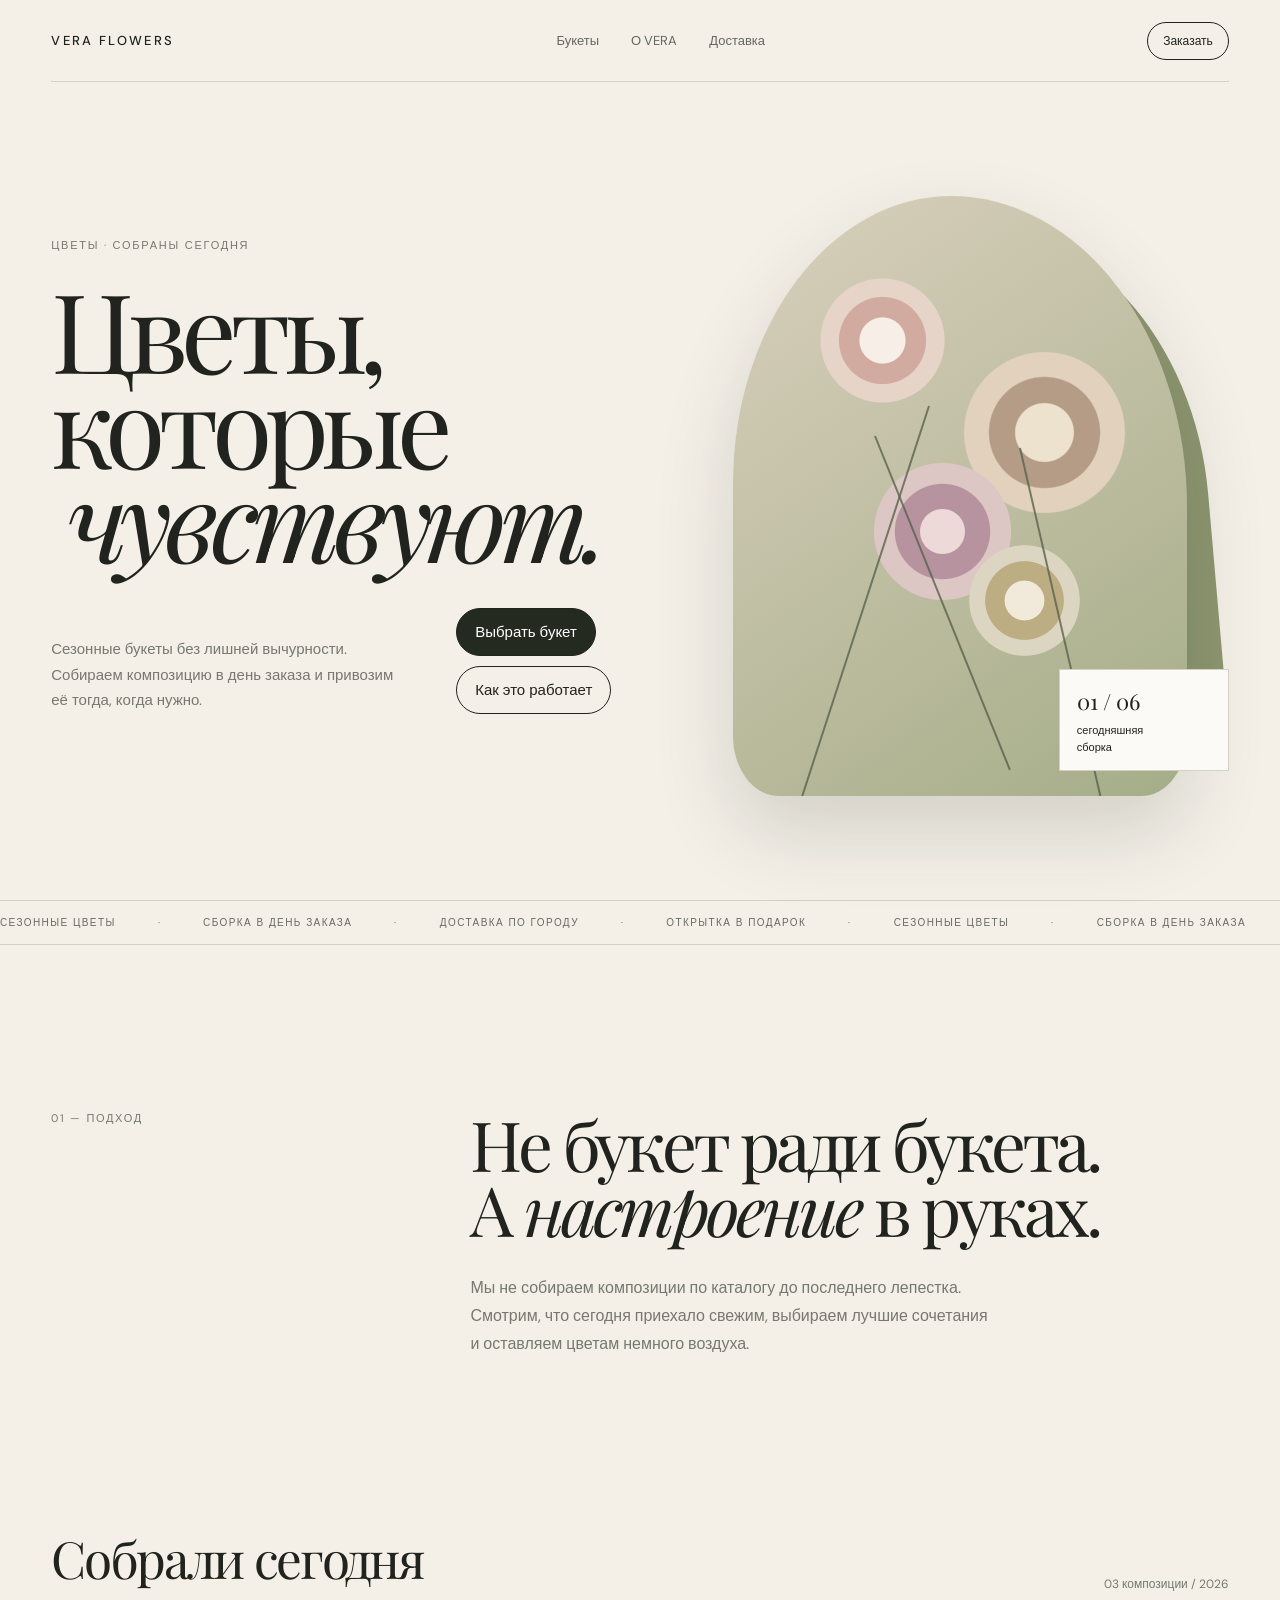
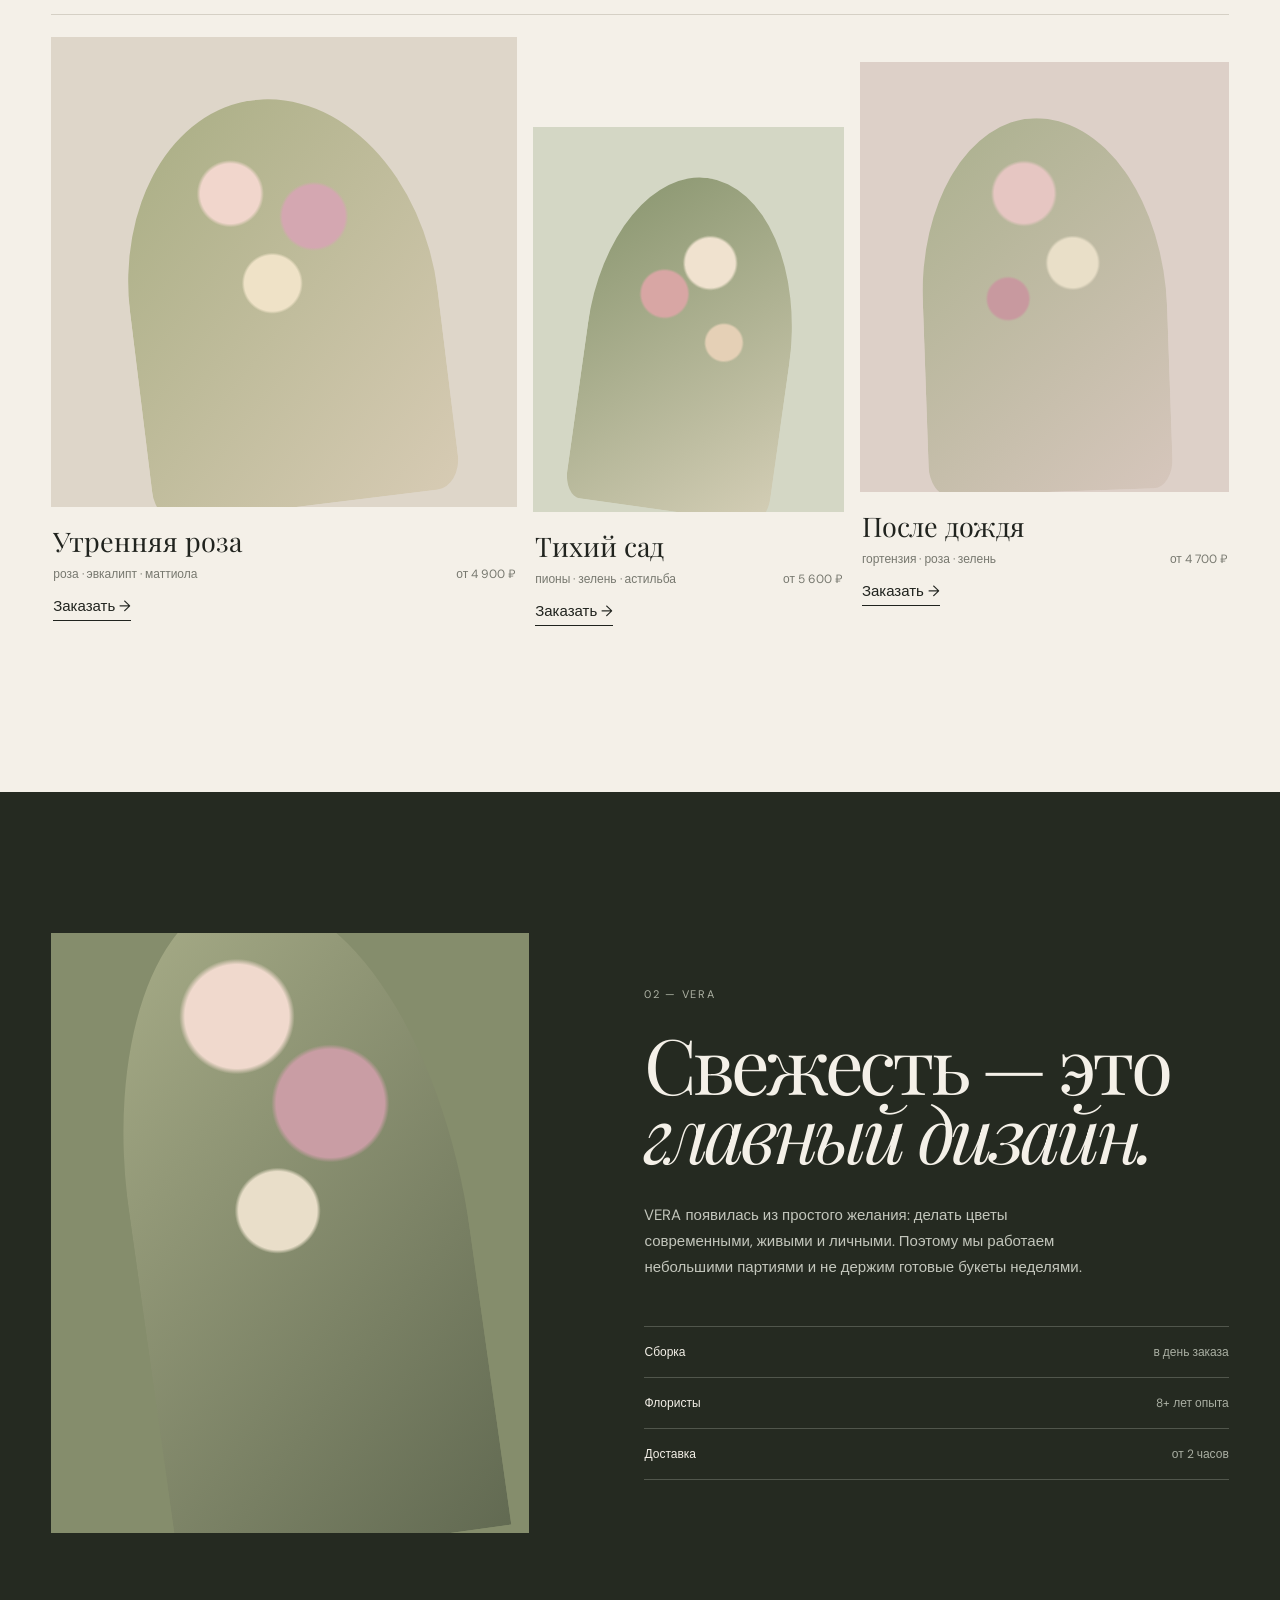
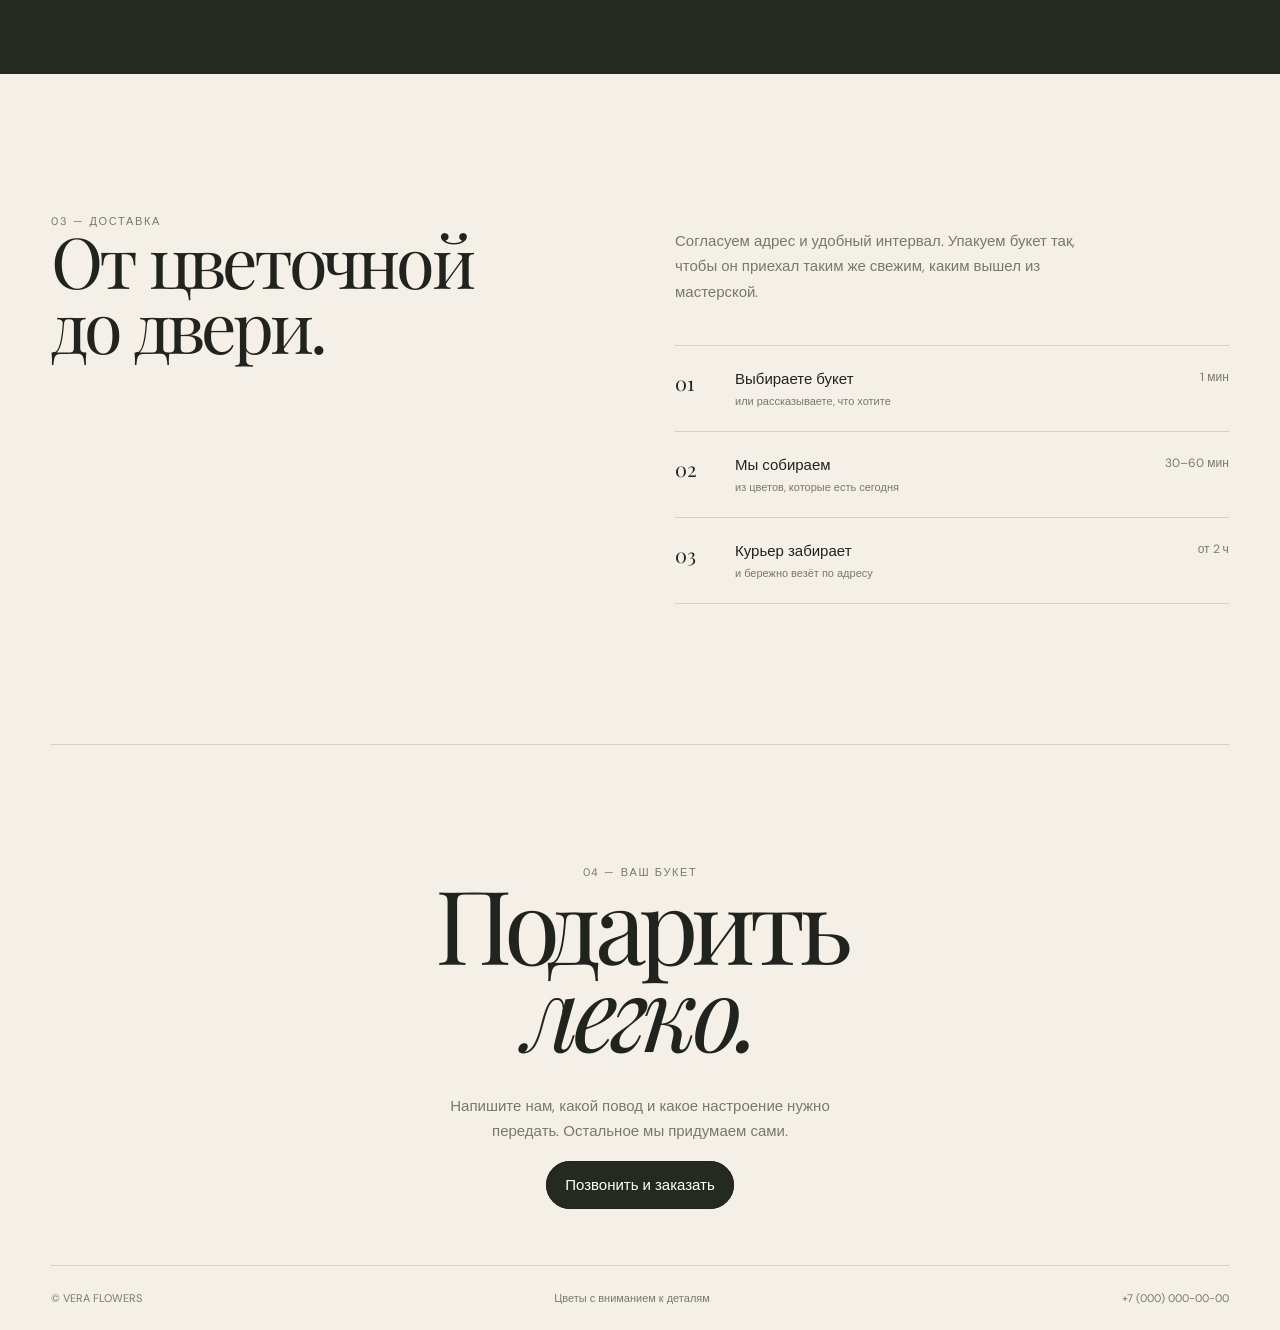
==== index.html @ 8629a485 "Create premium flower delivery landing page" ====
<!doctype html>
<html lang="ru">
<head>
<meta charset="utf-8">
<meta name="viewport" content="width=device-width,initial-scale=1">
<meta name="theme-color" content="#f4f0e8">
<title>VERA — цветы, собранные сегодня</title>
<meta name="description" content="Авторские букеты и доставка цветов VERA. Собираем композиции из сезонных цветов в день заказа.">
<style>
@import url('https://fonts.googleapis.com/css2?family=DM+Sans:wght@400;500&family=Playfair+Display:ital,wght@0,400;0,500;1,400&display=swap');
:root{--bg:#f4f0e8;--ink:#20231e;--muted:#77786f;--line:#d5d0c5;--sage:#8d9670;--deep:#252a21;--white:#fbfaf6;--pad:clamp(20px,4vw,64px);--ease:cubic-bezier(.2,.75,.2,1)}
*{box-sizing:border-box}html{scroll-behavior:smooth}body{margin:0;background:var(--bg);color:var(--ink);font-family:'DM Sans',Arial,sans-serif;font-size:15px}a{color:inherit;text-decoration:none}button{font:inherit}.shell{width:min(1440px,calc(100% - var(--pad)*2));margin:auto}.top{height:82px;display:flex;align-items:center;justify-content:space-between;border-bottom:1px solid var(--line);position:relative;z-index:5}.brand{font-size:13px;letter-spacing:.18em;font-weight:500}.nav{display:flex;gap:32px;color:#66675f;font-size:13px}.nav a{transition:color .25s}.nav a:hover{color:var(--ink)}.contact{border:1px solid var(--ink);border-radius:999px;padding:10px 15px;font-size:12px}
.hero{min-height:calc(100vh - 82px);display:grid;grid-template-columns:minmax(0,1.05fr) minmax(380px,.95fr);align-items:center;gap:clamp(35px,7vw,110px);padding:clamp(55px,8vh,100px) 0 75px}.hero-copy{padding-bottom:3vh}.kicker{font-size:11px;letter-spacing:.16em;color:var(--muted);margin-bottom:30px}.hero h1{font-family:'Playfair Display',Georgia,serif;font-weight:400;font-size:clamp(64px,8.6vw,132px);line-height:.86;letter-spacing:-.065em;margin:0;max-width:760px}.hero h1 em{font-style:italic;margin-left:.13em}.hero-text{display:flex;gap:45px;align-items:flex-end;margin-top:42px}.hero-text p{max-width:360px;color:var(--muted);line-height:1.7;margin:0}.hero-actions{display:flex;gap:10px;flex-wrap:wrap}.btn{border:1px solid var(--ink);background:transparent;border-radius:999px;padding:13px 18px;cursor:pointer;transition:.3s var(--ease)}.btn:hover{background:var(--ink);color:white;transform:translateY(-2px)}.btn.dark{background:var(--deep);color:white}.btn.dark:hover{background:#3b4035}
.hero-visual{position:relative;height:min(68vh,690px);min-height:480px}.visual-back{position:absolute;inset:7% 4% 3% 13%;background:var(--sage);border-radius:48% 52% 13% 13%;transform:rotate(-5deg)}.visual-main{position:absolute;inset:2% 8% 0 4%;overflow:hidden;background:linear-gradient(145deg,#d9d0bd,#a5ad88);border-radius:48% 52% 10% 10%;box-shadow:0 35px 80px rgba(37,42,33,.16)}.flower{position:absolute;border-radius:50%;filter:saturate(.82)}.f1{width:145px;height:145px;left:17%;top:12%;background:radial-gradient(circle,#f8eee5 0 22%,#d8a99b 23% 42%,#ead3c6 43% 60%,transparent 61%)}.f2{width:185px;height:185px;right:11%;top:24%;background:radial-gradient(circle,#efe2c8 0 22%,#b99b82 23% 42%,#e4d1b8 43% 61%,transparent 62%)}.f3{width:155px;height:155px;left:29%;top:43%;background:radial-gradient(circle,#f0d9d7 0 20%,#bd91a0 21% 43%,#e1c6c4 44% 62%,transparent 63%)}.f4{width:125px;height:125px;right:22%;top:57%;background:radial-gradient(circle,#f2ead8 0 22%,#c1ad78 23% 44%,#ded5bd 45% 62%,transparent 63%)}.stem{position:absolute;width:2px;background:#59634d;transform-origin:top;opacity:.8}.s1{height:450px;left:43%;top:35%;transform:rotate(18deg)}.s2{height:390px;left:63%;top:42%;transform:rotate(-13deg)}.s3{height:360px;left:31%;top:40%;transform:rotate(-22deg)}.tag{position:absolute;right:0;bottom:4%;background:var(--white);border:1px solid var(--line);padding:15px 17px;width:170px;font-size:11px;line-height:1.5}.tag strong{display:block;font-size:22px;font-family:'Playfair Display',serif;font-weight:400;margin-bottom:4px}
.marquee{border-top:1px solid var(--line);border-bottom:1px solid var(--line);overflow:hidden}.marquee-track{display:flex;width:max-content;gap:42px;padding:15px 0;color:#686a62;font-size:10px;letter-spacing:.14em}.marquee-track span:after{content:'·';margin-left:42px}
.intro{padding:clamp(90px,13vw,180px) 0;display:grid;grid-template-columns:1fr 2fr;gap:40px}.section-label{font-size:11px;letter-spacing:.15em;color:var(--muted)}.intro h2{font-family:'Playfair Display',Georgia,serif;font-size:clamp(42px,5.4vw,82px);line-height:.93;font-weight:400;letter-spacing:-.055em;max-width:900px;margin:0}.intro h2 i{font-style:italic}.intro p{max-width:530px;color:var(--muted);line-height:1.75;margin:34px 0 0;font-size:16px}
.collection{padding:0 0 150px}.collection-head{display:flex;align-items:end;justify-content:space-between;border-bottom:1px solid var(--line);padding-bottom:22px;margin-bottom:22px}.collection-head h2{font-family:'Playfair Display',serif;font-size:clamp(38px,4vw,62px);font-weight:400;margin:0;letter-spacing:-.045em}.collection-head span{font-size:12px;color:var(--muted)}.products{display:grid;grid-template-columns:1.2fr .8fr .95fr;gap:16px;align-items:start}.product{position:relative}.product:nth-child(2){margin-top:90px}.product:nth-child(3){margin-top:25px}.product-img{height:470px;background:#ded6c9;position:relative;overflow:hidden}.product:nth-child(2) .product-img{height:385px;background:#d4d7c5}.product:nth-child(3) .product-img{height:430px;background:#ddd0c8}.product-img:before{content:'';position:absolute;inset:13% 17% 0;background:radial-gradient(circle at 37% 22%,#f1d6cc 0 8%,transparent 9%),radial-gradient(circle at 63% 30%,#d4a7b1 0 9%,transparent 10%),radial-gradient(circle at 47% 45%,#efe2c7 0 10%,transparent 11%),linear-gradient(135deg,#a8ad83,#d7cbb4);border-radius:48% 52% 8% 8%;transform:rotate(-7deg)}.product:nth-child(2) .product-img:before{transform:rotate(8deg);background:radial-gradient(circle at 55% 25%,#f0e2cf 0 9%,transparent 10%),radial-gradient(circle at 35% 36%,#d8a6a4 0 9%,transparent 10%),radial-gradient(circle at 67% 48%,#e5d0b6 0 8%,transparent 9%),linear-gradient(140deg,#87946d,#d4ceb6)}.product:nth-child(3) .product-img:before{transform:rotate(-2deg);background:radial-gradient(circle at 43% 20%,#e6c6c2 0 9%,transparent 10%),radial-gradient(circle at 62% 39%,#e9dfc8 0 9%,transparent 10%),radial-gradient(circle at 35% 48%,#c8999f 0 8%,transparent 9%),linear-gradient(140deg,#aab08d,#d6c6bc)}.product-info{padding:16px 2px}.product-info h3{font-family:'Playfair Display',serif;font-weight:400;font-size:27px;margin:0 0 7px}.product-info div{display:flex;justify-content:space-between;color:var(--muted);font-size:12px}.product-info button{margin-top:14px;border:0;border-bottom:1px solid var(--ink);background:none;padding:0 0 4px;cursor:pointer;color:var(--ink)}
.story{background:var(--deep);color:#f4f0e8;padding:clamp(80px,11vw,150px) 0}.story-grid{display:grid;grid-template-columns:.9fr 1.1fr;gap:clamp(45px,9vw,150px);align-items:center}.story-art{height:600px;position:relative;background:#858d6c;overflow:hidden}.story-art:before{content:'';position:absolute;width:70%;height:110%;left:17%;top:-7%;background:radial-gradient(circle at 40% 18%,#f0d9cd 0 9%,transparent 10%),radial-gradient(circle at 64% 33%,#c99da4 0 11%,transparent 12%),radial-gradient(circle at 44% 48%,#e9dec9 0 10%,transparent 11%),linear-gradient(135deg,#a9ae89,#626a52);border-radius:45% 55% 0 0;transform:rotate(-8deg)}.story-copy .section-label{color:#aeb2a4}.story-copy h2{font-family:'Playfair Display',serif;font-size:clamp(48px,6vw,90px);line-height:.9;font-weight:400;letter-spacing:-.055em;margin:28px 0 35px}.story-copy h2 i{font-style:italic}.story-copy p{max-width:450px;color:#c3c6bc;line-height:1.75}.facts{margin-top:45px;border-top:1px solid #51564c}.fact{display:flex;justify-content:space-between;padding:17px 0;border-bottom:1px solid #51564c;font-size:12px}.fact span:last-child{color:#aaaFA3}
.delivery{padding:140px 0}.delivery-grid{display:grid;grid-template-columns:1fr 1fr;gap:70px}.delivery h2{font-family:'Playfair Display',serif;font-weight:400;font-size:clamp(48px,5.5vw,82px);line-height:.92;letter-spacing:-.055em;margin:0}.delivery-copy{color:var(--muted);line-height:1.7;max-width:440px;margin-bottom:40px}.steps{border-top:1px solid var(--line)}.step{display:grid;grid-template-columns:45px 1fr auto;gap:15px;padding:23px 0;border-bottom:1px solid var(--line);align-items:start}.step b{font-family:'Playfair Display',serif;font-weight:400;font-size:20px}.step strong{font-weight:500}.step small{color:var(--muted);font-size:11px;margin-top:5px;display:block}.step em{font-style:normal;color:var(--muted);font-size:12px}
.final{border-top:1px solid var(--line);padding:120px 0 70px;text-align:center}.final h2{font-family:'Playfair Display',serif;font-weight:400;font-size:clamp(55px,8vw,120px);line-height:.85;letter-spacing:-.065em;margin:0 auto 40px;max-width:900px}.final p{color:var(--muted);max-width:430px;margin:0 auto 30px;line-height:1.7}.footer{display:flex;justify-content:space-between;padding:25px 0;border-top:1px solid var(--line);font-size:11px;color:var(--muted)}
.reveal{opacity:0;transform:translateY(28px);transition:opacity .8s var(--ease),transform .8s var(--ease)}.reveal.in{opacity:1;transform:none}
@media(max-width:900px){.hero{grid-template-columns:1fr;min-height:auto;padding-top:65px}.hero-visual{height:540px;min-height:0}.hero-text{align-items:start;flex-direction:column;gap:25px}.intro{grid-template-columns:1fr;gap:28px}.products{grid-template-columns:1fr 1fr}.product:nth-child(2),.product:nth-child(3){margin-top:35px}.product:first-child{grid-column:1/-1}.product:first-child .product-img{height:500px}.story-grid,.delivery-grid{grid-template-columns:1fr}.story-art{height:500px}.delivery{padding:100px 0}}
@media(max-width:600px){.top{height:68px}.nav{display:none}.hero h1{font-size:clamp(57px,17vw,82px)}.hero-visual{height:390px}.visual-main{inset:4% 4% 0}.tag{right:-4px;bottom:0;width:145px}.intro{padding:90px 0}.collection{padding-bottom:100px}.products{display:block}.product,.product:nth-child(2),.product:nth-child(3){margin:0 0 42px}.product-img,.product:nth-child(2) .product-img,.product:nth-child(3) .product-img{height:390px}.story{padding:80px 0}.story-art{height:390px}.delivery{padding:90px 0}.step{grid-template-columns:35px 1fr}.step em{grid-column:2}.final{padding:90px 0 55px}.footer{flex-direction:column;gap:10px}.contact{padding:9px 12px}}
@media(prefers-reduced-motion:reduce){html{scroll-behavior:auto}.reveal{opacity:1;transform:none;transition:none}.btn{transition:none}}
</style>
</head>
<body>
<div class="shell"><header class="top"><a class="brand" href="#">VERA FLOWERS</a><nav class="nav"><a href="#collection">Букеты</a><a href="#story">О VERA</a><a href="#delivery">Доставка</a></nav><a class="contact" href="#order">Заказать</a></header></div>
<main>
<section class="shell hero"><div class="hero-copy reveal"><div class="kicker">ЦВЕТЫ · СОБРАНЫ СЕГОДНЯ</div><h1>Цветы,<br>которые <em>чувствуют.</em></h1><div class="hero-text"><p>Сезонные букеты без лишней вычурности. Собираем композицию в день заказа и привозим её тогда, когда нужно.</p><div class="hero-actions"><a class="btn dark" href="#collection">Выбрать букет</a><a class="btn" href="#delivery">Как это работает</a></div></div></div><div class="hero-visual reveal"><div class="visual-back"></div><div class="visual-main"><i class="flower f1"></i><i class="flower f2"></i><i class="flower f3"></i><i class="flower f4"></i><i class="stem s1"></i><i class="stem s2"></i><i class="stem s3"></i></div><div class="tag"><strong>01 / 06</strong>сегодняшняя<br>сборка</div></div></section>
<div class="marquee"><div class="marquee-track"><span>СЕЗОННЫЕ ЦВЕТЫ</span><span>СБОРКА В ДЕНЬ ЗАКАЗА</span><span>ДОСТАВКА ПО ГОРОДУ</span><span>ОТКРЫТКА В ПОДАРОК</span><span>СЕЗОННЫЕ ЦВЕТЫ</span><span>СБОРКА В ДЕНЬ ЗАКАЗА</span></div></div>
<section class="shell intro reveal"><div class="section-label">01 — ПОДХОД</div><div><h2>Не букет ради букета.<br>А <i>настроение</i> в руках.</h2><p>Мы не собираем композиции по каталогу до последнего лепестка. Смотрим, что сегодня приехало свежим, выбираем лучшие сочетания и оставляем цветам немного воздуха.</p></div></section>
<section class="shell collection" id="collection"><div class="collection-head reveal"><h2>Собрали сегодня</h2><span>03 композиции / 2026</span></div><div class="products"><article class="product reveal"><div class="product-img"></div><div class="product-info"><h3>Утренняя роза</h3><div><span>роза · эвкалипт · маттиола</span><span>от 4 900 ₽</span></div><button onclick="order('Утренняя роза')">Заказать →</button></div></article><article class="product reveal"><div class="product-img"></div><div class="product-info"><h3>Тихий сад</h3><div><span>пионы · зелень · астильба</span><span>от 5 600 ₽</span></div><button onclick="order('Тихий сад')">Заказать →</button></div></article><article class="product reveal"><div class="product-img"></div><div class="product-info"><h3>После дождя</h3><div><span>гортензия · роза · зелень</span><span>от 4 700 ₽</span></div><button onclick="order('После дождя')">Заказать →</button></div></article></div></section>
<section class="story" id="story"><div class="shell story-grid"><div class="story-art reveal"></div><div class="story-copy reveal"><div class="section-label">02 — VERA</div><h2>Свежесть — это<br><i>главный дизайн.</i></h2><p>VERA появилась из простого желания: делать цветы современными, живыми и личными. Поэтому мы работаем небольшими партиями и не держим готовые букеты неделями.</p><div class="facts"><div class="fact"><span>Сборка</span><span>в день заказа</span></div><div class="fact"><span>Флористы</span><span>8+ лет опыта</span></div><div class="fact"><span>Доставка</span><span>от 2 часов</span></div></div></div></div></section>
<section class="shell delivery" id="delivery"><div class="delivery-grid"><div class="reveal"><div class="section-label">03 — ДОСТАВКА</div><h2>От цветочной<br>до двери.</h2></div><div class="reveal"><p class="delivery-copy">Согласуем адрес и удобный интервал. Упакуем букет так, чтобы он приехал таким же свежим, каким вышел из мастерской.</p><div class="steps"><div class="step"><b>01</b><div><strong>Выбираете букет</strong><small>или рассказываете, что хотите</small></div><em>1 мин</em></div><div class="step"><b>02</b><div><strong>Мы собираем</strong><small>из цветов, которые есть сегодня</small></div><em>30–60 мин</em></div><div class="step"><b>03</b><div><strong>Курьер забирает</strong><small>и бережно везёт по адресу</small></div><em>от 2 ч</em></div></div></div></div></section>
<section class="shell final reveal" id="order"><div class="section-label">04 — ВАШ БУКЕТ</div><h2>Подарить<br><i>легко.</i></h2><p>Напишите нам, какой повод и какое настроение нужно передать. Остальное мы придумаем сами.</p><a class="btn dark" href="tel:+70000000000">Позвонить и заказать</a></section>
</main>
<div class="shell"><footer class="footer"><span>© VERA FLOWERS</span><span>Цветы с вниманием к деталям</span><span>+7 (000) 000-00-00</span></footer></div>
<script>
const observer=new IntersectionObserver(entries=>entries.forEach(e=>{if(e.isIntersecting)e.target.classList.add('in')}),{threshold:.12});document.querySelectorAll('.reveal').forEach(el=>observer.observe(el));
function order(name){alert('Букет «'+name+'» выбран. Подключите форму заказа или мессенджер.');}
if(!matchMedia('(prefers-reduced-motion: reduce)').matches){const visual=document.querySelector('.hero-visual');window.addEventListener('pointermove',e=>{const x=(e.clientX/innerWidth-.5)*8,y=(e.clientY/innerHeight-.5)*6;visual.style.transform=`translate(${x}px,${y}px)`},{passive:true});}
</script>
</body>
</html>
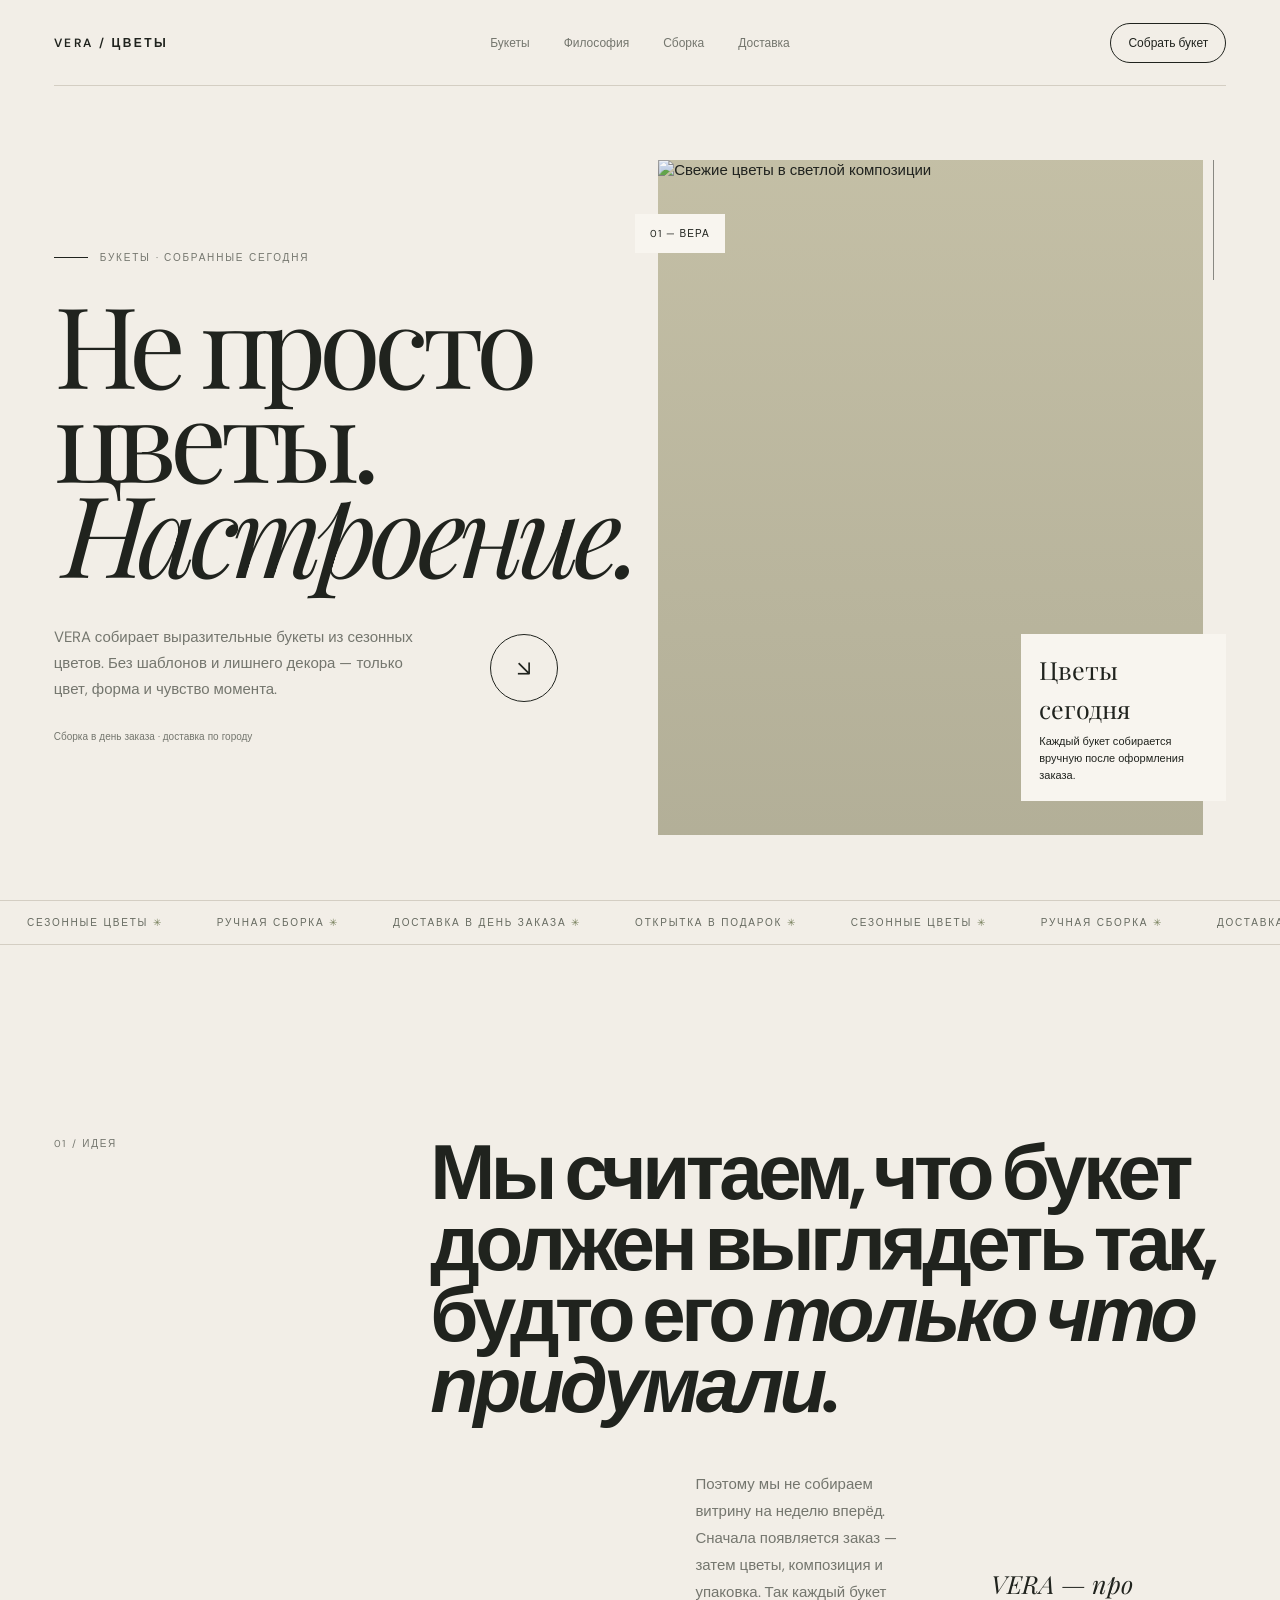
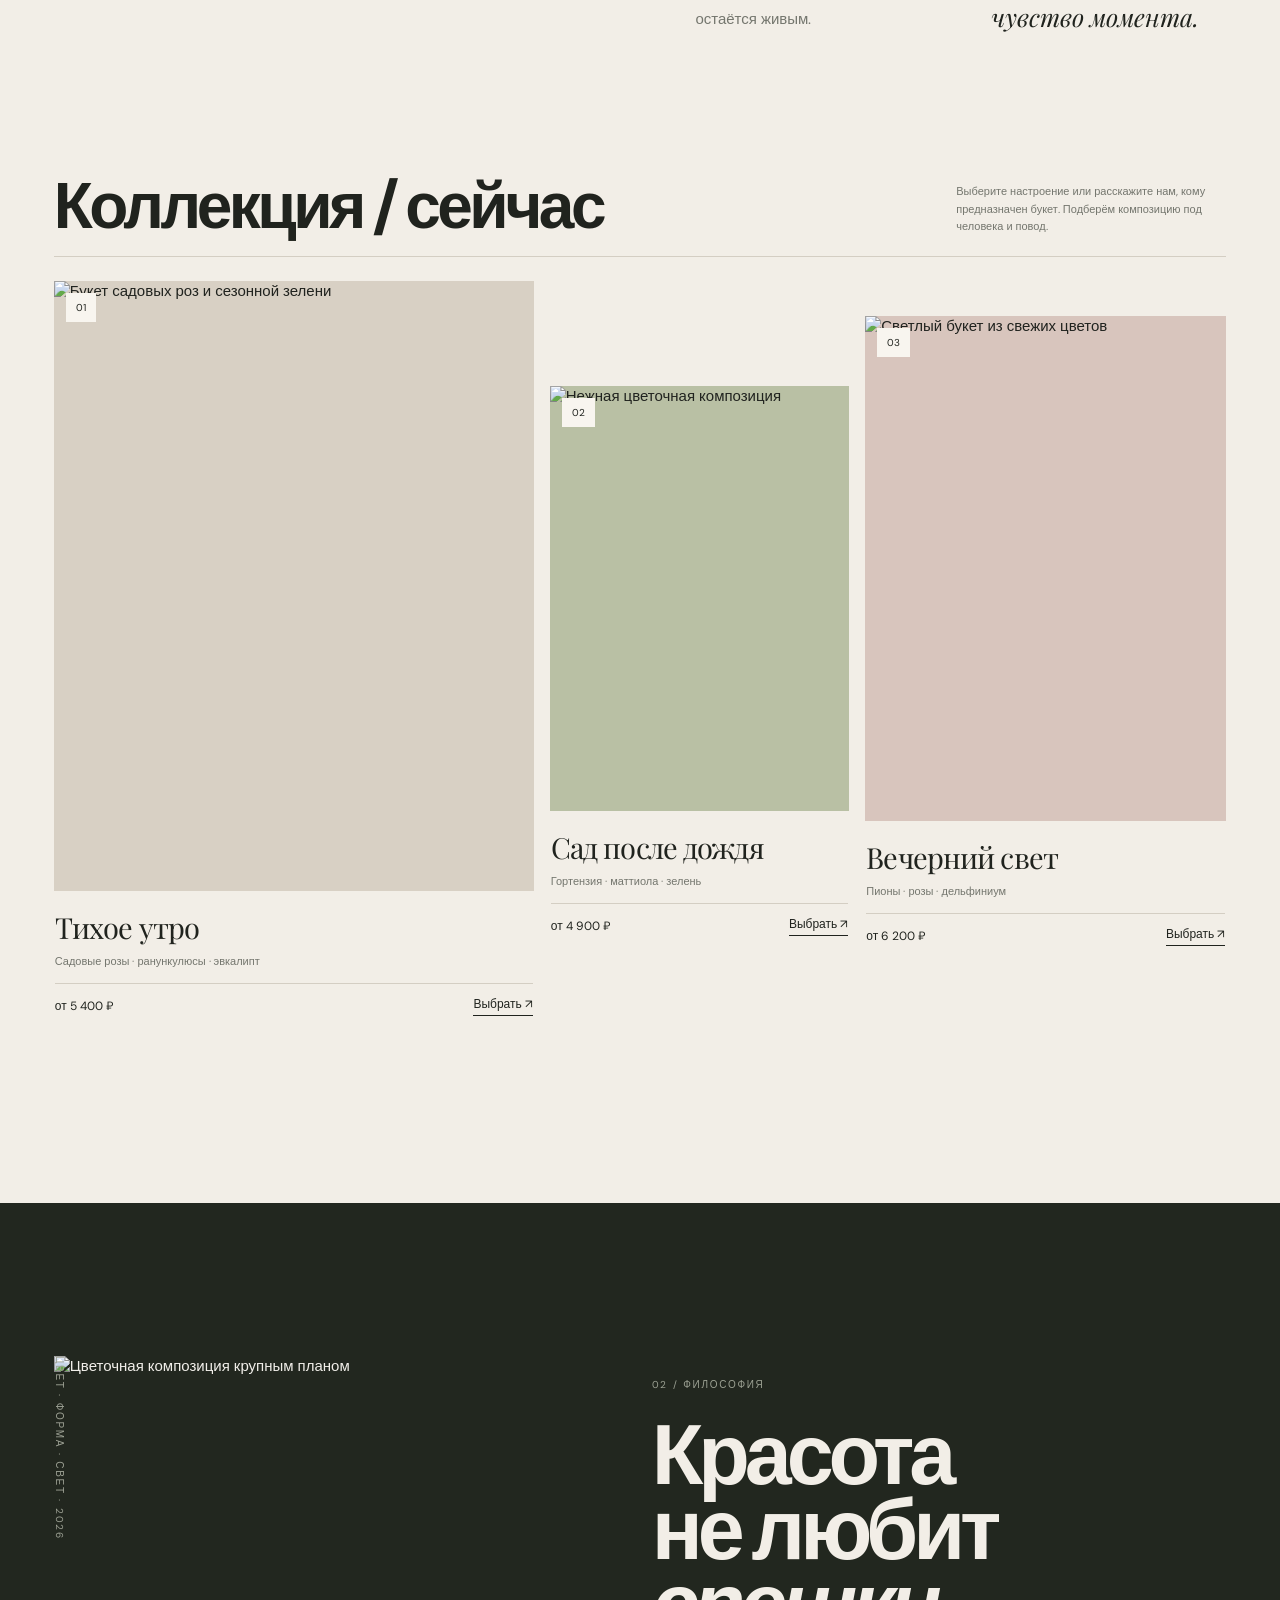
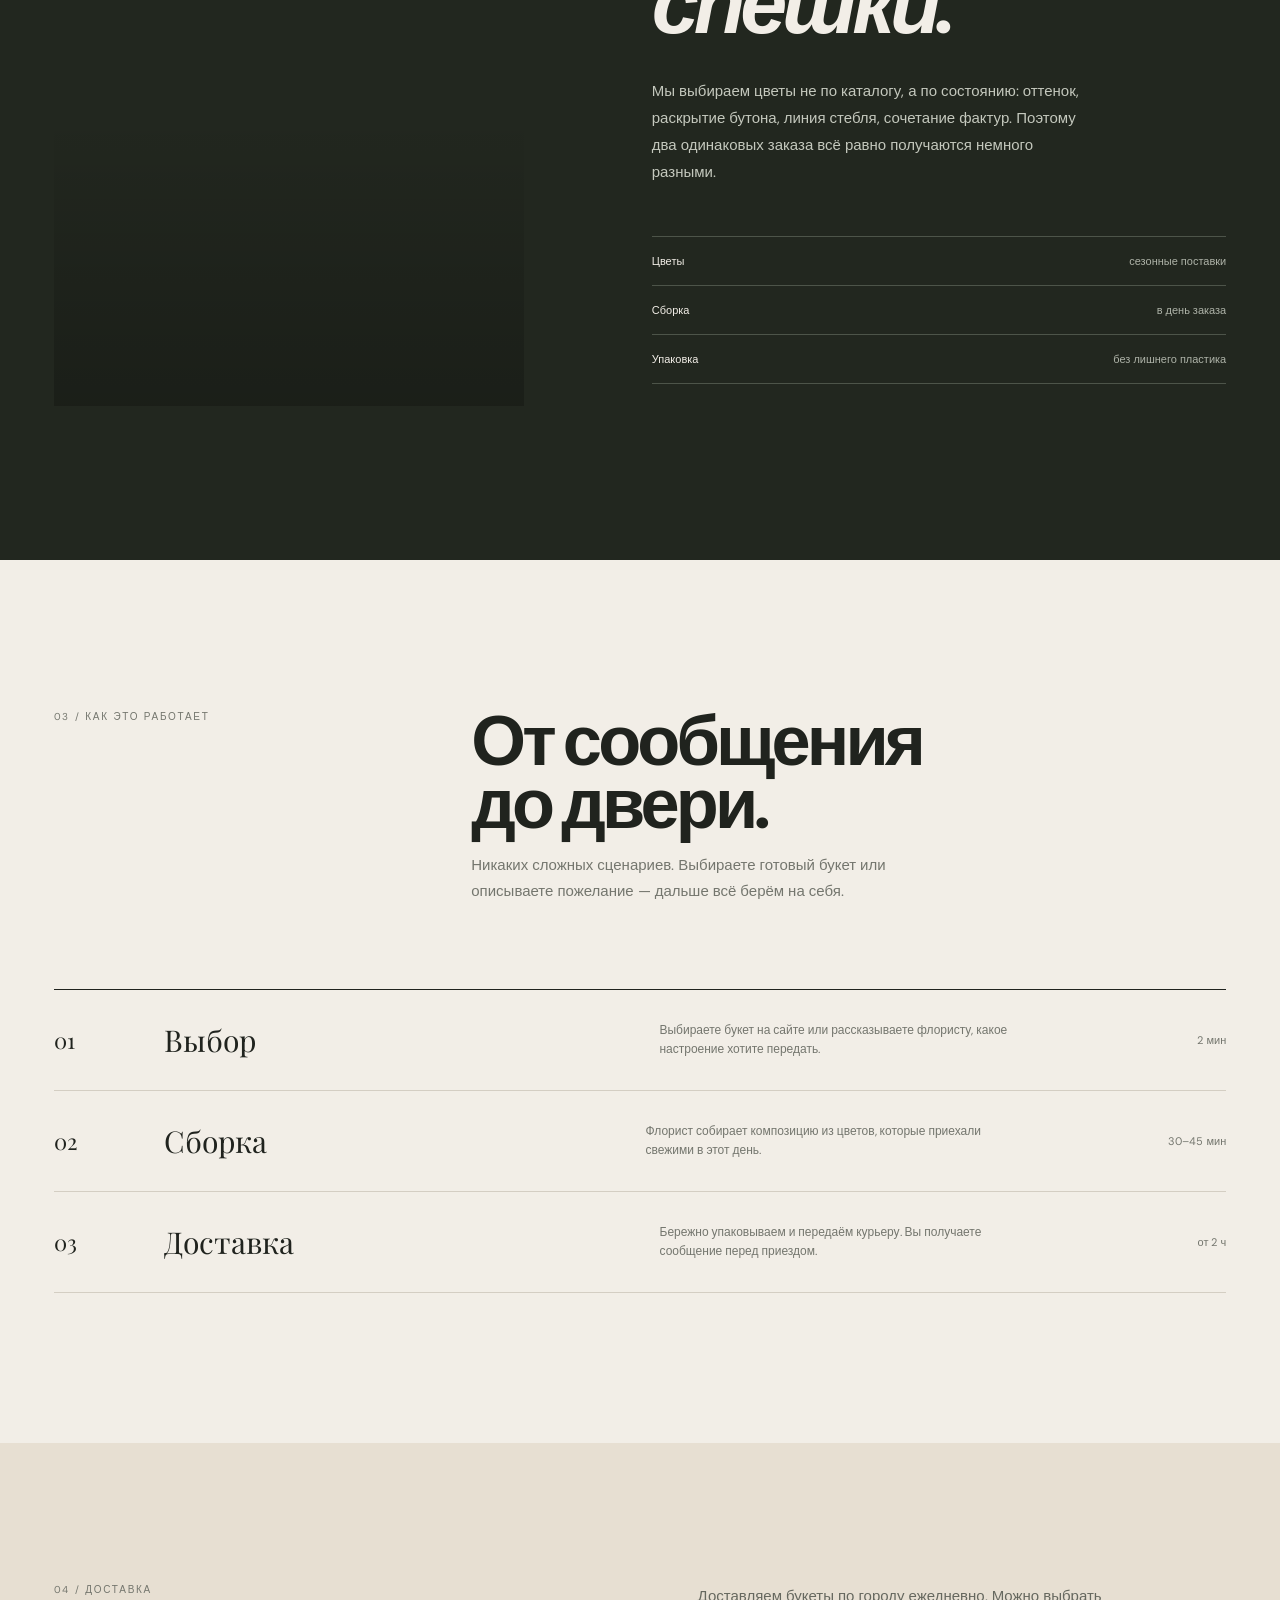
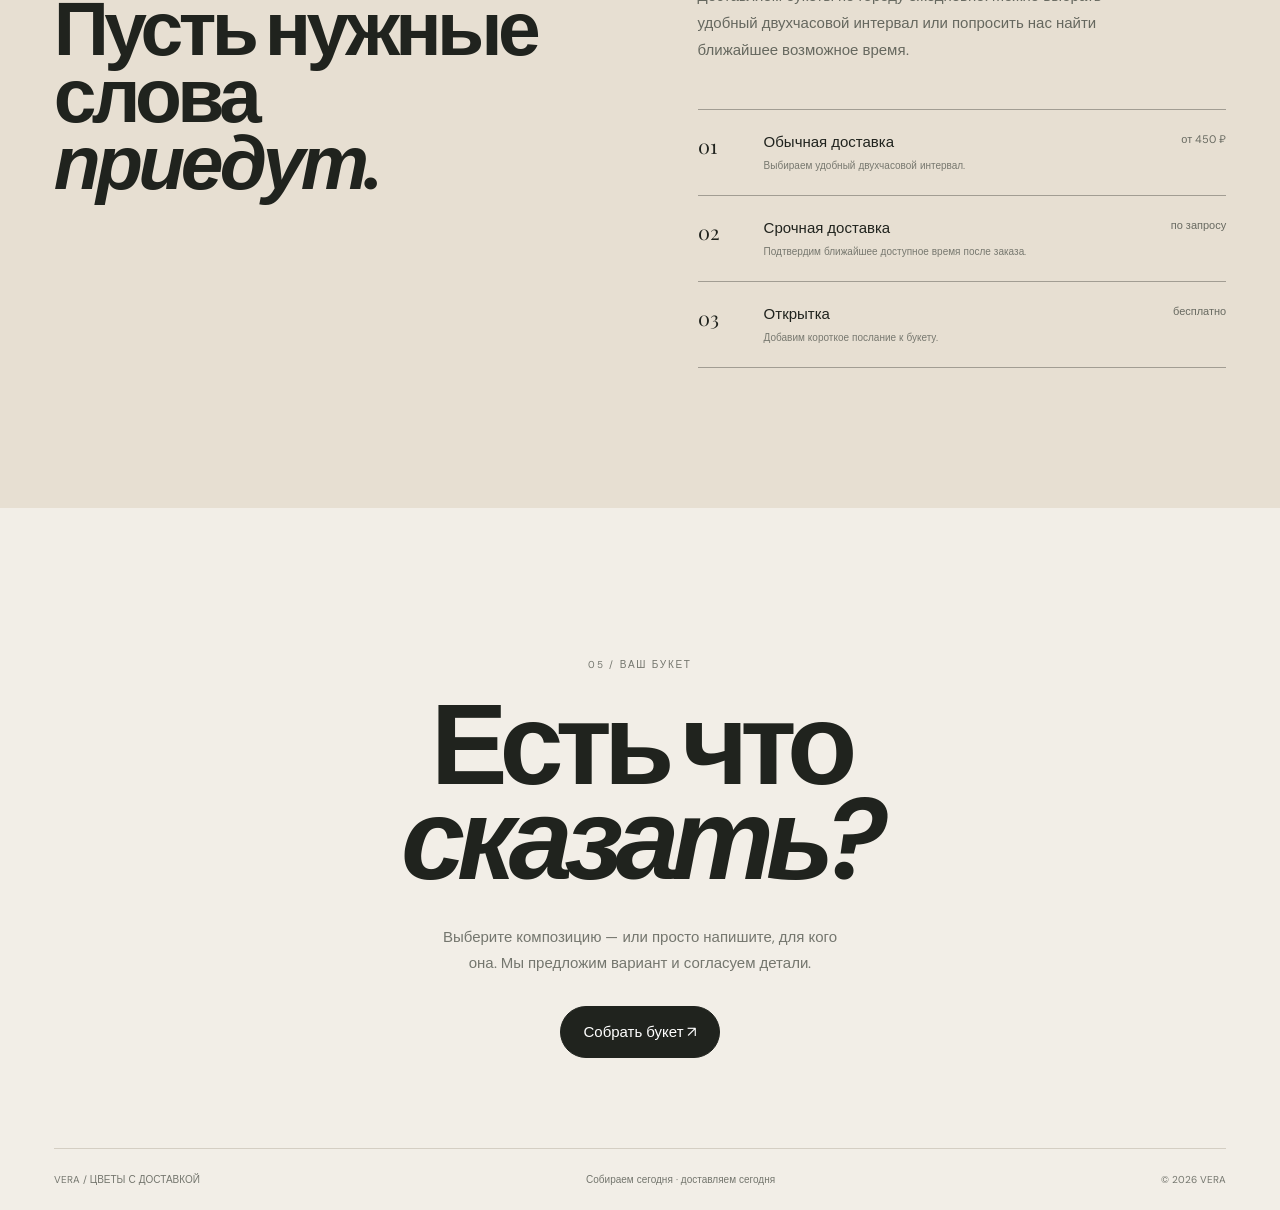
==== commit 5e39dc2b: "Rebuild flower delivery landing at production quality" ====
--- a/index.html
+++ b/index.html
@@ -3,43 +3,62 @@
 <head>
 <meta charset="utf-8">
 <meta name="viewport" content="width=device-width,initial-scale=1">
-<meta name="theme-color" content="#f4f0e8">
-<title>VERA — цветы, собранные сегодня</title>
-<meta name="description" content="Авторские букеты и доставка цветов VERA. Собираем композиции из сезонных цветов в день заказа.">
+<meta name="theme-color" content="#f2eee7">
+<title>VERA — цветы, которые остаются в памяти</title>
+<meta name="description" content="VERA — доставка авторских букетов. Сезонные цветы, собранные вручную и доставленные в нужный момент.">
+<link rel="preconnect" href="https://fonts.googleapis.com">
+<link rel="preconnect" href="https://fonts.gstatic.com" crossorigin>
+<link href="https://fonts.googleapis.com/css2?family=DM+Sans:wght@400;500;600&family=Playfair+Display:ital,wght@0,400;0,500;1,400&display=swap" rel="stylesheet">
 <style>
-@import url('https://fonts.googleapis.com/css2?family=DM+Sans:wght@400;500&family=Playfair+Display:ital,wght@0,400;0,500;1,400&display=swap');
-:root{--bg:#f4f0e8;--ink:#20231e;--muted:#77786f;--line:#d5d0c5;--sage:#8d9670;--deep:#252a21;--white:#fbfaf6;--pad:clamp(20px,4vw,64px);--ease:cubic-bezier(.2,.75,.2,1)}
-*{box-sizing:border-box}html{scroll-behavior:smooth}body{margin:0;background:var(--bg);color:var(--ink);font-family:'DM Sans',Arial,sans-serif;font-size:15px}a{color:inherit;text-decoration:none}button{font:inherit}.shell{width:min(1440px,calc(100% - var(--pad)*2));margin:auto}.top{height:82px;display:flex;align-items:center;justify-content:space-between;border-bottom:1px solid var(--line);position:relative;z-index:5}.brand{font-size:13px;letter-spacing:.18em;font-weight:500}.nav{display:flex;gap:32px;color:#66675f;font-size:13px}.nav a{transition:color .25s}.nav a:hover{color:var(--ink)}.contact{border:1px solid var(--ink);border-radius:999px;padding:10px 15px;font-size:12px}
-.hero{min-height:calc(100vh - 82px);display:grid;grid-template-columns:minmax(0,1.05fr) minmax(380px,.95fr);align-items:center;gap:clamp(35px,7vw,110px);padding:clamp(55px,8vh,100px) 0 75px}.hero-copy{padding-bottom:3vh}.kicker{font-size:11px;letter-spacing:.16em;color:var(--muted);margin-bottom:30px}.hero h1{font-family:'Playfair Display',Georgia,serif;font-weight:400;font-size:clamp(64px,8.6vw,132px);line-height:.86;letter-spacing:-.065em;margin:0;max-width:760px}.hero h1 em{font-style:italic;margin-left:.13em}.hero-text{display:flex;gap:45px;align-items:flex-end;margin-top:42px}.hero-text p{max-width:360px;color:var(--muted);line-height:1.7;margin:0}.hero-actions{display:flex;gap:10px;flex-wrap:wrap}.btn{border:1px solid var(--ink);background:transparent;border-radius:999px;padding:13px 18px;cursor:pointer;transition:.3s var(--ease)}.btn:hover{background:var(--ink);color:white;transform:translateY(-2px)}.btn.dark{background:var(--deep);color:white}.btn.dark:hover{background:#3b4035}
-.hero-visual{position:relative;height:min(68vh,690px);min-height:480px}.visual-back{position:absolute;inset:7% 4% 3% 13%;background:var(--sage);border-radius:48% 52% 13% 13%;transform:rotate(-5deg)}.visual-main{position:absolute;inset:2% 8% 0 4%;overflow:hidden;background:linear-gradient(145deg,#d9d0bd,#a5ad88);border-radius:48% 52% 10% 10%;box-shadow:0 35px 80px rgba(37,42,33,.16)}.flower{position:absolute;border-radius:50%;filter:saturate(.82)}.f1{width:145px;height:145px;left:17%;top:12%;background:radial-gradient(circle,#f8eee5 0 22%,#d8a99b 23% 42%,#ead3c6 43% 60%,transparent 61%)}.f2{width:185px;height:185px;right:11%;top:24%;background:radial-gradient(circle,#efe2c8 0 22%,#b99b82 23% 42%,#e4d1b8 43% 61%,transparent 62%)}.f3{width:155px;height:155px;left:29%;top:43%;background:radial-gradient(circle,#f0d9d7 0 20%,#bd91a0 21% 43%,#e1c6c4 44% 62%,transparent 63%)}.f4{width:125px;height:125px;right:22%;top:57%;background:radial-gradient(circle,#f2ead8 0 22%,#c1ad78 23% 44%,#ded5bd 45% 62%,transparent 63%)}.stem{position:absolute;width:2px;background:#59634d;transform-origin:top;opacity:.8}.s1{height:450px;left:43%;top:35%;transform:rotate(18deg)}.s2{height:390px;left:63%;top:42%;transform:rotate(-13deg)}.s3{height:360px;left:31%;top:40%;transform:rotate(-22deg)}.tag{position:absolute;right:0;bottom:4%;background:var(--white);border:1px solid var(--line);padding:15px 17px;width:170px;font-size:11px;line-height:1.5}.tag strong{display:block;font-size:22px;font-family:'Playfair Display',serif;font-weight:400;margin-bottom:4px}
-.marquee{border-top:1px solid var(--line);border-bottom:1px solid var(--line);overflow:hidden}.marquee-track{display:flex;width:max-content;gap:42px;padding:15px 0;color:#686a62;font-size:10px;letter-spacing:.14em}.marquee-track span:after{content:'·';margin-left:42px}
-.intro{padding:clamp(90px,13vw,180px) 0;display:grid;grid-template-columns:1fr 2fr;gap:40px}.section-label{font-size:11px;letter-spacing:.15em;color:var(--muted)}.intro h2{font-family:'Playfair Display',Georgia,serif;font-size:clamp(42px,5.4vw,82px);line-height:.93;font-weight:400;letter-spacing:-.055em;max-width:900px;margin:0}.intro h2 i{font-style:italic}.intro p{max-width:530px;color:var(--muted);line-height:1.75;margin:34px 0 0;font-size:16px}
-.collection{padding:0 0 150px}.collection-head{display:flex;align-items:end;justify-content:space-between;border-bottom:1px solid var(--line);padding-bottom:22px;margin-bottom:22px}.collection-head h2{font-family:'Playfair Display',serif;font-size:clamp(38px,4vw,62px);font-weight:400;margin:0;letter-spacing:-.045em}.collection-head span{font-size:12px;color:var(--muted)}.products{display:grid;grid-template-columns:1.2fr .8fr .95fr;gap:16px;align-items:start}.product{position:relative}.product:nth-child(2){margin-top:90px}.product:nth-child(3){margin-top:25px}.product-img{height:470px;background:#ded6c9;position:relative;overflow:hidden}.product:nth-child(2) .product-img{height:385px;background:#d4d7c5}.product:nth-child(3) .product-img{height:430px;background:#ddd0c8}.product-img:before{content:'';position:absolute;inset:13% 17% 0;background:radial-gradient(circle at 37% 22%,#f1d6cc 0 8%,transparent 9%),radial-gradient(circle at 63% 30%,#d4a7b1 0 9%,transparent 10%),radial-gradient(circle at 47% 45%,#efe2c7 0 10%,transparent 11%),linear-gradient(135deg,#a8ad83,#d7cbb4);border-radius:48% 52% 8% 8%;transform:rotate(-7deg)}.product:nth-child(2) .product-img:before{transform:rotate(8deg);background:radial-gradient(circle at 55% 25%,#f0e2cf 0 9%,transparent 10%),radial-gradient(circle at 35% 36%,#d8a6a4 0 9%,transparent 10%),radial-gradient(circle at 67% 48%,#e5d0b6 0 8%,transparent 9%),linear-gradient(140deg,#87946d,#d4ceb6)}.product:nth-child(3) .product-img:before{transform:rotate(-2deg);background:radial-gradient(circle at 43% 20%,#e6c6c2 0 9%,transparent 10%),radial-gradient(circle at 62% 39%,#e9dfc8 0 9%,transparent 10%),radial-gradient(circle at 35% 48%,#c8999f 0 8%,transparent 9%),linear-gradient(140deg,#aab08d,#d6c6bc)}.product-info{padding:16px 2px}.product-info h3{font-family:'Playfair Display',serif;font-weight:400;font-size:27px;margin:0 0 7px}.product-info div{display:flex;justify-content:space-between;color:var(--muted);font-size:12px}.product-info button{margin-top:14px;border:0;border-bottom:1px solid var(--ink);background:none;padding:0 0 4px;cursor:pointer;color:var(--ink)}
-.story{background:var(--deep);color:#f4f0e8;padding:clamp(80px,11vw,150px) 0}.story-grid{display:grid;grid-template-columns:.9fr 1.1fr;gap:clamp(45px,9vw,150px);align-items:center}.story-art{height:600px;position:relative;background:#858d6c;overflow:hidden}.story-art:before{content:'';position:absolute;width:70%;height:110%;left:17%;top:-7%;background:radial-gradient(circle at 40% 18%,#f0d9cd 0 9%,transparent 10%),radial-gradient(circle at 64% 33%,#c99da4 0 11%,transparent 12%),radial-gradient(circle at 44% 48%,#e9dec9 0 10%,transparent 11%),linear-gradient(135deg,#a9ae89,#626a52);border-radius:45% 55% 0 0;transform:rotate(-8deg)}.story-copy .section-label{color:#aeb2a4}.story-copy h2{font-family:'Playfair Display',serif;font-size:clamp(48px,6vw,90px);line-height:.9;font-weight:400;letter-spacing:-.055em;margin:28px 0 35px}.story-copy h2 i{font-style:italic}.story-copy p{max-width:450px;color:#c3c6bc;line-height:1.75}.facts{margin-top:45px;border-top:1px solid #51564c}.fact{display:flex;justify-content:space-between;padding:17px 0;border-bottom:1px solid #51564c;font-size:12px}.fact span:last-child{color:#aaaFA3}
-.delivery{padding:140px 0}.delivery-grid{display:grid;grid-template-columns:1fr 1fr;gap:70px}.delivery h2{font-family:'Playfair Display',serif;font-weight:400;font-size:clamp(48px,5.5vw,82px);line-height:.92;letter-spacing:-.055em;margin:0}.delivery-copy{color:var(--muted);line-height:1.7;max-width:440px;margin-bottom:40px}.steps{border-top:1px solid var(--line)}.step{display:grid;grid-template-columns:45px 1fr auto;gap:15px;padding:23px 0;border-bottom:1px solid var(--line);align-items:start}.step b{font-family:'Playfair Display',serif;font-weight:400;font-size:20px}.step strong{font-weight:500}.step small{color:var(--muted);font-size:11px;margin-top:5px;display:block}.step em{font-style:normal;color:var(--muted);font-size:12px}
-.final{border-top:1px solid var(--line);padding:120px 0 70px;text-align:center}.final h2{font-family:'Playfair Display',serif;font-weight:400;font-size:clamp(55px,8vw,120px);line-height:.85;letter-spacing:-.065em;margin:0 auto 40px;max-width:900px}.final p{color:var(--muted);max-width:430px;margin:0 auto 30px;line-height:1.7}.footer{display:flex;justify-content:space-between;padding:25px 0;border-top:1px solid var(--line);font-size:11px;color:var(--muted)}
-.reveal{opacity:0;transform:translateY(28px);transition:opacity .8s var(--ease),transform .8s var(--ease)}.reveal.in{opacity:1;transform:none}
-@media(max-width:900px){.hero{grid-template-columns:1fr;min-height:auto;padding-top:65px}.hero-visual{height:540px;min-height:0}.hero-text{align-items:start;flex-direction:column;gap:25px}.intro{grid-template-columns:1fr;gap:28px}.products{grid-template-columns:1fr 1fr}.product:nth-child(2),.product:nth-child(3){margin-top:35px}.product:first-child{grid-column:1/-1}.product:first-child .product-img{height:500px}.story-grid,.delivery-grid{grid-template-columns:1fr}.story-art{height:500px}.delivery{padding:100px 0}}
-@media(max-width:600px){.top{height:68px}.nav{display:none}.hero h1{font-size:clamp(57px,17vw,82px)}.hero-visual{height:390px}.visual-main{inset:4% 4% 0}.tag{right:-4px;bottom:0;width:145px}.intro{padding:90px 0}.collection{padding-bottom:100px}.products{display:block}.product,.product:nth-child(2),.product:nth-child(3){margin:0 0 42px}.product-img,.product:nth-child(2) .product-img,.product:nth-child(3) .product-img{height:390px}.story{padding:80px 0}.story-art{height:390px}.delivery{padding:90px 0}.step{grid-template-columns:35px 1fr}.step em{grid-column:2}.final{padding:90px 0 55px}.footer{flex-direction:column;gap:10px}.contact{padding:9px 12px}}
-@media(prefers-reduced-motion:reduce){html{scroll-behavior:auto}.reveal{opacity:1;transform:none;transition:none}.btn{transition:none}}
+:root{--bg:#f2eee7;--paper:#f8f5ef;--ink:#20231e;--muted:#74766e;--line:#d4cec3;--green:#747d58;--deep:#22271f;--cream:#e7dfd2;--pink:#d6aaa1;--ease:cubic-bezier(.2,.75,.2,1);--pad:clamp(20px,4.2vw,68px);--max:1500px}
+*{box-sizing:border-box}html{scroll-behavior:smooth}body{margin:0;background:var(--bg);color:var(--ink);font-family:'DM Sans',Arial,sans-serif;font-size:15px}body.menu-open{overflow:hidden}a{color:inherit;text-decoration:none}button{font:inherit;color:inherit}.shell{width:min(var(--max),calc(100% - var(--pad)*2));margin:auto}.top{height:86px;border-bottom:1px solid var(--line);display:grid;grid-template-columns:1fr auto 1fr;align-items:center;position:relative;z-index:20}.brand{font-size:12px;letter-spacing:.2em;font-weight:600}.nav{display:flex;gap:34px;font-size:12px;color:var(--muted)}.nav a{position:relative}.nav a:after{content:'';position:absolute;left:0;right:100%;bottom:-5px;height:1px;background:var(--ink);transition:right .35s}.nav a:hover:after{right:0}.top-cta{justify-self:end;border:1px solid var(--ink);padding:11px 17px;border-radius:999px;font-size:12px;transition:.35s var(--ease)}.top-cta:hover{background:var(--ink);color:#fff}
+.hero{min-height:calc(100svh - 86px);display:grid;grid-template-columns:minmax(0,.92fr) minmax(440px,1.08fr);gap:clamp(35px,6vw,105px);align-items:center;padding:clamp(45px,7vh,95px) 0 55px}.hero-copy{position:relative;z-index:2}.eyebrow{display:flex;align-items:center;gap:12px;color:var(--muted);font-size:10px;letter-spacing:.18em;margin-bottom:31px}.eyebrow:before{content:'';width:34px;height:1px;background:var(--ink)}h1,.serif{font-family:'Playfair Display',Georgia,serif;font-weight:400}.hero h1{font-size:clamp(66px,8.8vw,137px);line-height:.84;letter-spacing:-.065em;margin:0;max-width:780px}.hero h1 em{font-style:italic;margin-left:.08em}.hero-desc{display:grid;grid-template-columns:1fr auto;gap:34px;align-items:end;margin-top:45px;max-width:680px}.hero-desc p{color:var(--muted);line-height:1.75;max-width:370px;margin:0}.round-arrow{width:68px;height:68px;border:1px solid var(--ink);border-radius:50%;display:grid;place-items:center;font-size:22px;transition:.4s var(--ease)}.round-arrow:hover{background:var(--ink);color:#fff;transform:rotate(45deg)}.hero-note{font-size:10px;color:var(--muted);margin-top:28px}
+.hero-art{height:min(75vh,720px);min-height:530px;position:relative}.hero-frame{position:absolute;inset:0 4% 0 4%;overflow:hidden;background:#c9c4aa}.hero-frame img{width:100%;height:100%;object-fit:cover;object-position:center;display:block;filter:saturate(.78)}.hero-frame:after{content:'';position:absolute;inset:0;background:linear-gradient(180deg,rgba(30,35,30,.03),rgba(30,35,30,.13))}.art-index{position:absolute;z-index:2;left:0;top:8%;background:var(--paper);padding:13px 15px;font-size:10px;letter-spacing:.1em}.art-caption{position:absolute;z-index:3;right:0;bottom:5%;width:205px;background:var(--paper);padding:17px 18px;font-size:11px;line-height:1.55}.art-caption b{font-family:'Playfair Display',serif;font-size:25px;font-weight:400;display:block;margin-bottom:4px}.hero-stem{position:absolute;width:1px;height:120px;background:var(--ink);right:2%;top:0;opacity:.5}
+.ticker{border-top:1px solid var(--line);border-bottom:1px solid var(--line);overflow:hidden}.ticker-track{display:flex;width:max-content;animation:ticker 26s linear infinite;padding:15px 0;color:#666a60;font-size:10px;letter-spacing:.18em}.ticker-track span{padding:0 27px}.ticker-track i{font-style:normal;color:var(--green)}@keyframes ticker{to{transform:translateX(-50%)}}
+.manifesto{padding:clamp(110px,15vw,210px) 0 145px}.manifesto-grid{display:grid;grid-template-columns:1fr 2.4fr;gap:45px}.label{font-size:10px;letter-spacing:.17em;color:var(--muted)}.manifesto h2{font-size:clamp(47px,6.1vw,94px);line-height:.91;letter-spacing:-.058em;margin:0;max-width:1000px}.manifesto h2 em{font-style:italic}.manifesto-bottom{display:grid;grid-template-columns:1fr 1fr;gap:60px;margin:50px 0 0 33.3%}.manifesto-bottom p{color:var(--muted);line-height:1.8;max-width:440px;margin:0}.signature{font-family:'Playfair Display',serif;font-size:25px;font-style:italic;align-self:end}
+.collection{padding-bottom:170px}.collection-head{display:grid;grid-template-columns:1fr auto;align-items:end;border-bottom:1px solid var(--line);padding-bottom:20px;margin-bottom:24px}.collection-head h2{font-size:clamp(43px,5vw,72px);line-height:.9;letter-spacing:-.055em;margin:0}.collection-head p{max-width:270px;color:var(--muted);font-size:11px;line-height:1.6;margin:0}.catalog{display:grid;grid-template-columns:1.25fr .78fr .94fr;gap:16px;align-items:start}.item{position:relative}.item:nth-child(2){margin-top:105px}.item:nth-child(3){margin-top:35px}.item-photo{position:relative;overflow:hidden;background:#d8d0c4}.item:nth-child(1) .item-photo{height:610px}.item:nth-child(2) .item-photo{height:425px;background:#b9c0a4}.item:nth-child(3) .item-photo{height:505px;background:#d8c5bd}.item-photo img{width:100%;height:100%;object-fit:cover;display:block;transition:transform 1s var(--ease),filter .7s ease;filter:saturate(.8)}.item:hover .item-photo img{transform:scale(1.035);filter:saturate(1)}.item-num{position:absolute;z-index:2;left:12px;top:12px;background:var(--paper);font-size:10px;padding:8px 10px}.item-info{padding:17px 1px}.item-info h3{font-family:'Playfair Display',serif;font-weight:400;font-size:29px;letter-spacing:-.03em;margin:0 0 8px}.item-info p{color:var(--muted);font-size:11px;margin:0 0 15px}.item-meta{display:flex;justify-content:space-between;align-items:center;border-top:1px solid var(--line);padding-top:12px;font-size:12px}.item-meta button{border:0;background:none;border-bottom:1px solid var(--ink);padding:0 0 3px;cursor:pointer}
+.editorial{background:var(--deep);color:#f2eee7;padding:clamp(90px,12vw,175px) 0}.editorial-grid{display:grid;grid-template-columns:.9fr 1.1fr;gap:clamp(50px,10vw,150px);align-items:center}.editorial-visual{position:relative;height:650px;overflow:hidden}.editorial-visual img{width:100%;height:100%;object-fit:cover;filter:saturate(.72)}.editorial-visual:after{content:'';position:absolute;inset:0;background:linear-gradient(180deg,transparent 55%,rgba(0,0,0,.22))}.vertical{position:absolute;z-index:2;left:-1px;top:0;writing-mode:vertical-rl;font-size:10px;letter-spacing:.17em;color:#9da194}.editorial-copy .label{color:#9ca193}.editorial-copy h2{font-size:clamp(53px,6.6vw,102px);line-height:.88;letter-spacing:-.06em;margin:27px 0 37px}.editorial-copy h2 em{font-style:italic}.editorial-copy>p{color:#c4c8bd;line-height:1.8;max-width:440px;margin:0}.facts{margin-top:50px;border-top:1px solid #4d5449}.fact{display:grid;grid-template-columns:1fr auto;padding:17px 0;border-bottom:1px solid #4d5449;font-size:11px}.fact span:last-child{color:#aeb3a8}
+.process{padding:150px 0}.process-head{display:grid;grid-template-columns:1fr 2fr;gap:40px;margin-bottom:70px}.process-head h2{font-size:clamp(45px,5.5vw,82px);line-height:.9;letter-spacing:-.055em;margin:0}.process-intro{max-width:450px;color:var(--muted);line-height:1.75}.process-list{border-top:1px solid var(--ink)}.process-row{display:grid;grid-template-columns:80px 1.1fr 1.2fr auto;gap:30px;align-items:center;padding:30px 0;border-bottom:1px solid var(--line);transition:padding .4s var(--ease)}.process-row:hover{padding-left:12px;padding-right:12px}.process-row .n{font-family:'Playfair Display',serif;font-size:22px}.process-row h3{font-family:'Playfair Display',serif;font-weight:400;font-size:30px;margin:0}.process-row p{color:var(--muted);font-size:12px;line-height:1.6;max-width:360px;margin:0}.process-row time{color:var(--muted);font-size:11px;white-space:nowrap}
+.delivery{background:var(--cream);padding:140px 0}.delivery-grid{display:grid;grid-template-columns:1fr 1fr;gap:clamp(50px,9vw,140px)}.delivery h2{font-size:clamp(52px,6vw,90px);line-height:.87;letter-spacing:-.06em;margin:0}.delivery h2 em{font-style:italic}.delivery-copy{color:#66685f;line-height:1.8;max-width:430px;margin:0 0 45px}.route{border-top:1px solid rgba(32,35,30,.35)}.route-row{display:grid;grid-template-columns:48px 1fr auto;gap:18px;align-items:start;padding:22px 0;border-bottom:1px solid rgba(32,35,30,.35)}.route-row b{font-family:'Playfair Display',serif;font-weight:400;font-size:20px}.route-row strong{font-weight:500}.route-row small{display:block;color:#77786f;font-size:10px;margin-top:6px;line-height:1.5}.route-row span{font-size:11px;color:#686a61}
+.order{padding:150px 0 90px;text-align:center}.order .label{display:block}.order h2{font-size:clamp(58px,9vw,132px);line-height:.82;letter-spacing:-.07em;margin:27px auto 38px;max-width:1100px}.order h2 em{font-style:italic}.order p{color:var(--muted);max-width:420px;line-height:1.7;margin:0 auto 30px}.order-btn{display:inline-flex;border:1px solid var(--ink);border-radius:999px;padding:15px 22px;background:var(--ink);color:#fff;cursor:pointer;transition:.35s var(--ease)}.order-btn:hover{transform:translateY(-3px);padding-left:28px;padding-right:28px}.footer{display:flex;justify-content:space-between;border-top:1px solid var(--line);padding:24px 0;font-size:10px;color:var(--muted)}
+.reveal{opacity:0;transform:translateY(34px);transition:opacity .9s var(--ease),transform .9s var(--ease)}.reveal.show{opacity:1;transform:none}.mag{transition:transform .35s var(--ease)}
+.modal{position:fixed;inset:0;z-index:100;display:grid;place-items:center;padding:20px;background:rgba(20,23,19,.52);opacity:0;pointer-events:none;transition:opacity .35s}.modal.open{opacity:1;pointer-events:auto}.modal-box{width:min(560px,100%);background:var(--paper);padding:34px;position:relative;transform:translateY(20px);transition:transform .45s var(--ease)}.modal.open .modal-box{transform:none}.modal-close{position:absolute;right:18px;top:18px;width:34px;height:34px;border:1px solid var(--line);border-radius:50%;background:none;cursor:pointer}.modal h3{font-family:'Playfair Display',serif;font-size:42px;font-weight:400;line-height:.95;margin:0 0 10px}.modal p{color:var(--muted);font-size:12px;line-height:1.6}.form{display:grid;gap:12px;margin-top:25px}.form input{width:100%;border:1px solid var(--line);background:transparent;padding:14px;outline:none}.form input:focus{border-color:var(--ink)}.form button{border:0;background:var(--ink);color:#fff;padding:14px;cursor:pointer}
+@media(max-width:1000px){.top{grid-template-columns:1fr auto}.nav{display:none}.hero{grid-template-columns:1fr}.hero-art{height:600px}.manifesto-grid,.process-head{grid-template-columns:1fr}.manifesto-bottom{margin-left:0}.catalog{grid-template-columns:1fr 1fr}.item:first-child{grid-column:1/-1}.item:first-child .item-photo{height:580px}.editorial-grid,.delivery-grid{grid-template-columns:1fr}.editorial-visual{height:560px}.process-row{grid-template-columns:55px 1fr 1fr auto}}
+@media(max-width:650px){.shell{width:min(var(--max),calc(100% - 32px))}.top{height:70px}.top-cta{padding:9px 13px}.hero{padding:52px 0 40px}.hero h1{font-size:clamp(56px,17vw,83px)}.hero-desc{grid-template-columns:1fr;margin-top:32px}.round-arrow{width:56px;height:56px}.hero-art{height:430px;min-height:0;margin-top:25px}.hero-frame{inset:0}.art-caption{width:165px;bottom:4%;font-size:10px}.art-caption b{font-size:21px}.manifesto{padding:95px 0 105px}.manifesto-bottom{grid-template-columns:1fr;gap:20px;margin-top:35px}.collection{padding-bottom:100px}.collection-head{grid-template-columns:1fr;gap:20px}.catalog{display:block}.item,.item:nth-child(2),.item:nth-child(3){margin:0 0 52px}.item-photo,.item:nth-child(1) .item-photo,.item:nth-child(2) .item-photo,.item:nth-child(3) .item-photo{height:430px}.editorial{padding:85px 0}.editorial-visual{height:430px}.editorial-copy h2{font-size:clamp(51px,15vw,75px)}.process{padding:95px 0}.process-head{gap:25px;margin-bottom:45px}.process-row{grid-template-columns:35px 1fr;gap:10px 16px;padding:22px 0}.process-row h3{font-size:25px}.process-row p{grid-column:2}.process-row time{grid-column:2}.delivery{padding:90px 0}.delivery-grid{gap:60px}.route-row{grid-template-columns:35px 1fr}.route-row span{grid-column:2}.order{padding:95px 0 65px}.footer{flex-direction:column;gap:10px}.modal-box{padding:28px 22px}.ticker-track{animation-duration:20s}}
+@media(prefers-reduced-motion:reduce){html{scroll-behavior:auto}.ticker-track{animation:none}.reveal{opacity:1;transform:none;transition:none}.item-photo img,.btn,.process-row{transition:none}}
 </style>
 </head>
 <body>
-<div class="shell"><header class="top"><a class="brand" href="#">VERA FLOWERS</a><nav class="nav"><a href="#collection">Букеты</a><a href="#story">О VERA</a><a href="#delivery">Доставка</a></nav><a class="contact" href="#order">Заказать</a></header></div>
+<div class="shell"><header class="top"><a class="brand" href="#">VERA / ЦВЕТЫ</a><nav class="nav"><a href="#collection">Букеты</a><a href="#story">Философия</a><a href="#process">Сборка</a><a href="#delivery">Доставка</a></nav><a class="top-cta" href="#order">Собрать букет</a></header></div>
 <main>
-<section class="shell hero"><div class="hero-copy reveal"><div class="kicker">ЦВЕТЫ · СОБРАНЫ СЕГОДНЯ</div><h1>Цветы,<br>которые <em>чувствуют.</em></h1><div class="hero-text"><p>Сезонные букеты без лишней вычурности. Собираем композицию в день заказа и привозим её тогда, когда нужно.</p><div class="hero-actions"><a class="btn dark" href="#collection">Выбрать букет</a><a class="btn" href="#delivery">Как это работает</a></div></div></div><div class="hero-visual reveal"><div class="visual-back"></div><div class="visual-main"><i class="flower f1"></i><i class="flower f2"></i><i class="flower f3"></i><i class="flower f4"></i><i class="stem s1"></i><i class="stem s2"></i><i class="stem s3"></i></div><div class="tag"><strong>01 / 06</strong>сегодняшняя<br>сборка</div></div></section>
-<div class="marquee"><div class="marquee-track"><span>СЕЗОННЫЕ ЦВЕТЫ</span><span>СБОРКА В ДЕНЬ ЗАКАЗА</span><span>ДОСТАВКА ПО ГОРОДУ</span><span>ОТКРЫТКА В ПОДАРОК</span><span>СЕЗОННЫЕ ЦВЕТЫ</span><span>СБОРКА В ДЕНЬ ЗАКАЗА</span></div></div>
-<section class="shell intro reveal"><div class="section-label">01 — ПОДХОД</div><div><h2>Не букет ради букета.<br>А <i>настроение</i> в руках.</h2><p>Мы не собираем композиции по каталогу до последнего лепестка. Смотрим, что сегодня приехало свежим, выбираем лучшие сочетания и оставляем цветам немного воздуха.</p></div></section>
-<section class="shell collection" id="collection"><div class="collection-head reveal"><h2>Собрали сегодня</h2><span>03 композиции / 2026</span></div><div class="products"><article class="product reveal"><div class="product-img"></div><div class="product-info"><h3>Утренняя роза</h3><div><span>роза · эвкалипт · маттиола</span><span>от 4 900 ₽</span></div><button onclick="order('Утренняя роза')">Заказать →</button></div></article><article class="product reveal"><div class="product-img"></div><div class="product-info"><h3>Тихий сад</h3><div><span>пионы · зелень · астильба</span><span>от 5 600 ₽</span></div><button onclick="order('Тихий сад')">Заказать →</button></div></article><article class="product reveal"><div class="product-img"></div><div class="product-info"><h3>После дождя</h3><div><span>гортензия · роза · зелень</span><span>от 4 700 ₽</span></div><button onclick="order('После дождя')">Заказать →</button></div></article></div></section>
-<section class="story" id="story"><div class="shell story-grid"><div class="story-art reveal"></div><div class="story-copy reveal"><div class="section-label">02 — VERA</div><h2>Свежесть — это<br><i>главный дизайн.</i></h2><p>VERA появилась из простого желания: делать цветы современными, живыми и личными. Поэтому мы работаем небольшими партиями и не держим готовые букеты неделями.</p><div class="facts"><div class="fact"><span>Сборка</span><span>в день заказа</span></div><div class="fact"><span>Флористы</span><span>8+ лет опыта</span></div><div class="fact"><span>Доставка</span><span>от 2 часов</span></div></div></div></div></section>
-<section class="shell delivery" id="delivery"><div class="delivery-grid"><div class="reveal"><div class="section-label">03 — ДОСТАВКА</div><h2>От цветочной<br>до двери.</h2></div><div class="reveal"><p class="delivery-copy">Согласуем адрес и удобный интервал. Упакуем букет так, чтобы он приехал таким же свежим, каким вышел из мастерской.</p><div class="steps"><div class="step"><b>01</b><div><strong>Выбираете букет</strong><small>или рассказываете, что хотите</small></div><em>1 мин</em></div><div class="step"><b>02</b><div><strong>Мы собираем</strong><small>из цветов, которые есть сегодня</small></div><em>30–60 мин</em></div><div class="step"><b>03</b><div><strong>Курьер забирает</strong><small>и бережно везёт по адресу</small></div><em>от 2 ч</em></div></div></div></div></section>
-<section class="shell final reveal" id="order"><div class="section-label">04 — ВАШ БУКЕТ</div><h2>Подарить<br><i>легко.</i></h2><p>Напишите нам, какой повод и какое настроение нужно передать. Остальное мы придумаем сами.</p><a class="btn dark" href="tel:+70000000000">Позвонить и заказать</a></section>
+<section class="shell hero">
+<div class="hero-copy reveal"><div class="eyebrow">БУКЕТЫ · СОБРАННЫЕ СЕГОДНЯ</div><h1>Не просто<br>цветы.<br><em>Настроение.</em></h1><div class="hero-desc"><p>VERA собирает выразительные букеты из сезонных цветов. Без шаблонов и лишнего декора — только цвет, форма и чувство момента.</p><a class="round-arrow" href="#collection" aria-label="К букетам">↘</a></div><div class="hero-note">Сборка в день заказа · доставка по городу</div></div>
+<div class="hero-art reveal"><div class="hero-stem"></div><div class="hero-frame"><img src="https://images.unsplash.com/photo-1490750967868-88aa4486c946?auto=format&fit=crop&w=1400&q=88" alt="Свежие цветы в светлой композиции"></div><div class="art-index">01 — ВЕРА</div><div class="art-caption"><b>Цветы сегодня</b>Каждый букет собирается вручную после оформления заказа.</div></div>
+</section>
+<div class="ticker"><div class="ticker-track"><span>СЕЗОННЫЕ ЦВЕТЫ <i>✳</i></span><span>РУЧНАЯ СБОРКА <i>✳</i></span><span>ДОСТАВКА В ДЕНЬ ЗАКАЗА <i>✳</i></span><span>ОТКРЫТКА В ПОДАРОК <i>✳</i></span><span>СЕЗОННЫЕ ЦВЕТЫ <i>✳</i></span><span>РУЧНАЯ СБОРКА <i>✳</i></span><span>ДОСТАВКА В ДЕНЬ ЗАКАЗА <i>✳</i></span><span>ОТКРЫТКА В ПОДАРОК <i>✳</i></span></div></div>
+<section class="shell manifesto reveal"><div class="manifesto-grid"><div class="label">01 / ИДЕЯ</div><div><h2>Мы считаем, что букет должен выглядеть так, будто его <em>только что придумали.</em></h2><div class="manifesto-bottom"><p>Поэтому мы не собираем витрину на неделю вперёд. Сначала появляется заказ — затем цветы, композиция и упаковка. Так каждый букет остаётся живым.</p><div class="signature">VERA — про чувство момента.</div></div></div></div></section>
+<section class="shell collection" id="collection"><div class="collection-head reveal"><h2>Коллекция / сейчас</h2><p>Выберите настроение или расскажите нам, кому предназначен букет. Подберём композицию под человека и повод.</p></div><div class="catalog">
+<article class="item reveal"><div class="item-photo"><span class="item-num">01</span><img src="https://images.unsplash.com/photo-1561181286-d3fee7d55364?auto=format&fit=crop&w=1200&q=88" alt="Букет садовых роз и сезонной зелени" loading="lazy"></div><div class="item-info"><h3>Тихое утро</h3><p>Садовые розы · ранункулюсы · эвкалипт</p><div class="item-meta"><span>от 5 400 ₽</span><button data-product="Тихое утро">Выбрать ↗</button></div></div></article>
+<article class="item reveal"><div class="item-photo"><span class="item-num">02</span><img src="https://images.unsplash.com/photo-1520763185298-1b434c919102?auto=format&fit=crop&w=900&q=88" alt="Нежная цветочная композиция" loading="lazy"></div><div class="item-info"><h3>Сад после дождя</h3><p>Гортензия · маттиола · зелень</p><div class="item-meta"><span>от 4 900 ₽</span><button data-product="Сад после дождя">Выбрать ↗</button></div></div></article>
+<article class="item reveal"><div class="item-photo"><span class="item-num">03</span><img src="https://images.unsplash.com/photo-1494625927555-6ec4433b1571?auto=format&fit=crop&w=1000&q=88" alt="Светлый букет из свежих цветов" loading="lazy"></div><div class="item-info"><h3>Вечерний свет</h3><p>Пионы · розы · дельфиниум</p><div class="item-meta"><span>от 6 200 ₽</span><button data-product="Вечерний свет">Выбрать ↗</button></div></div></article>
+</div></section>
+<section class="editorial" id="story"><div class="shell editorial-grid"><div class="editorial-visual reveal"><span class="vertical">ЦВЕТ · ФОРМА · СВЕТ · 2026</span><img src="https://images.unsplash.com/photo-1509223197845-458d87318791?auto=format&fit=crop&w=1200&q=88" alt="Цветочная композиция крупным планом" loading="lazy"></div><div class="editorial-copy reveal"><div class="label">02 / ФИЛОСОФИЯ</div><h2>Красота<br>не любит<br><em>спешки.</em></h2><p>Мы выбираем цветы не по каталогу, а по состоянию: оттенок, раскрытие бутона, линия стебля, сочетание фактур. Поэтому два одинаковых заказа всё равно получаются немного разными.</p><div class="facts"><div class="fact"><span>Цветы</span><span>сезонные поставки</span></div><div class="fact"><span>Сборка</span><span>в день заказа</span></div><div class="fact"><span>Упаковка</span><span>без лишнего пластика</span></div></div></div></div></section>
+<section class="shell process" id="process"><div class="process-head reveal"><div class="label">03 / КАК ЭТО РАБОТАЕТ</div><div><h2>От сообщения<br>до двери.</h2><p class="process-intro">Никаких сложных сценариев. Выбираете готовый букет или описываете пожелание — дальше всё берём на себя.</p></div></div><div class="process-list"><div class="process-row reveal"><span class="n">01</span><h3>Выбор</h3><p>Выбираете букет на сайте или рассказываете флористу, какое настроение хотите передать.</p><time>2 мин</time></div><div class="process-row reveal"><span class="n">02</span><h3>Сборка</h3><p>Флорист собирает композицию из цветов, которые приехали свежими в этот день.</p><time>30–45 мин</time></div><div class="process-row reveal"><span class="n">03</span><h3>Доставка</h3><p>Бережно упаковываем и передаём курьеру. Вы получаете сообщение перед приездом.</p><time>от 2 ч</time></div></div></section>
+<section class="delivery" id="delivery"><div class="shell delivery-grid"><div class="reveal"><div class="label">04 / ДОСТАВКА</div><h2>Пусть нужные<br>слова <em>приедут.</em></h2></div><div class="reveal"><p class="delivery-copy">Доставляем букеты по городу ежедневно. Можно выбрать удобный двухчасовой интервал или попросить нас найти ближайшее возможное время.</p><div class="route"><div class="route-row"><b>01</b><div><strong>Обычная доставка</strong><small>Выбираем удобный двухчасовой интервал.</small></div><span>от 450 ₽</span></div><div class="route-row"><b>02</b><div><strong>Срочная доставка</strong><small>Подтвердим ближайшее доступное время после заказа.</small></div><span>по запросу</span></div><div class="route-row"><b>03</b><div><strong>Открытка</strong><small>Добавим короткое послание к букету.</small></div><span>бесплатно</span></div></div></div></div></section>
+<section class="shell order reveal" id="order"><span class="label">05 / ВАШ БУКЕТ</span><h2>Есть что<br><em>сказать?</em></h2><p>Выберите композицию — или просто напишите, для кого она. Мы предложим вариант и согласуем детали.</p><button class="order-btn" id="openOrder">Собрать букет ↗</button></section>
 </main>
-<div class="shell"><footer class="footer"><span>© VERA FLOWERS</span><span>Цветы с вниманием к деталям</span><span>+7 (000) 000-00-00</span></footer></div>
+<div class="shell"><footer class="footer"><span>VERA / ЦВЕТЫ С ДОСТАВКОЙ</span><span>Собираем сегодня · доставляем сегодня</span><span>© 2026 VERA</span></footer></div>
+<div class="modal" id="modal" aria-hidden="true"><div class="modal-box"><button class="modal-close" id="closeModal" aria-label="Закрыть">×</button><h3>Соберём<br>ваш букет.</h3><p id="modalText">Оставьте номер — свяжемся, уточним повод, бюджет и время доставки.</p><form class="form" id="orderForm"><input type="text" name="name" placeholder="Ваше имя" required><input type="tel" name="phone" placeholder="Телефон" required><button type="submit">Отправить заявку</button></form></div></div>
 <script>
-const observer=new IntersectionObserver(entries=>entries.forEach(e=>{if(e.isIntersecting)e.target.classList.add('in')}),{threshold:.12});document.querySelectorAll('.reveal').forEach(el=>observer.observe(el));
-function order(name){alert('Букет «'+name+'» выбран. Подключите форму заказа или мессенджер.');}
-if(!matchMedia('(prefers-reduced-motion: reduce)').matches){const visual=document.querySelector('.hero-visual');window.addEventListener('pointermove',e=>{const x=(e.clientX/innerWidth-.5)*8,y=(e.clientY/innerHeight-.5)*6;visual.style.transform=`translate(${x}px,${y}px)`},{passive:true});}
+(()=>{
+const modal=document.querySelector('#modal'),open=document.querySelector('#openOrder'),close=document.querySelector('#closeModal'),form=document.querySelector('#orderForm'),text=document.querySelector('#modalText');
+const show=product=>{if(product)text.textContent='Букет «'+product+'» выбран. Оставьте номер — согласуем детали заказа и время доставки.';modal.classList.add('open');modal.setAttribute('aria-hidden','false');document.body.classList.add('menu-open')};
+open?.addEventListener('click',()=>show(''));close?.addEventListener('click',()=>{modal.classList.remove('open');modal.setAttribute('aria-hidden','true');document.body.classList.remove('menu-open')});modal?.addEventListener('click',e=>{if(e.target===modal)close.click()});document.addEventListener('keydown',e=>{if(e.key==='Escape'&&modal.classList.contains('open'))close.click()});
+document.querySelectorAll('[data-product]').forEach(b=>b.addEventListener('click',()=>show(b.dataset.product)));
+form?.addEventListener('submit',e=>{e.preventDefault();form.innerHTML='<p style="margin:10px 0;color:#20231e">Спасибо. Заявка принята. Мы свяжемся с вами для уточнения деталей.</p>'});
+const items=document.querySelectorAll('.reveal');if('IntersectionObserver' in window){const io=new IntersectionObserver(es=>es.forEach(e=>{if(e.isIntersecting){e.target.classList.add('show');io.unobserve(e.target)}}),{threshold:.12});items.forEach(x=>io.observe(x))}else items.forEach(x=>x.classList.add('show'));
+window.addEventListener('pointermove',e=>{document.querySelectorAll('.mag').forEach(()=>{});const art=document.querySelector('.hero-frame');if(!art||window.matchMedia('(prefers-reduced-motion: reduce)').matches)return;const r=art.getBoundingClientRect(),x=(e.clientX-r.left)/r.width-.5,y=(e.clientY-r.top)/r.height-.5;if(x>-1&&x<1&&y>-1&&y<1)art.style.transform='translate('+x*5+'px,'+y*5+'px)'});
+})();
 </script>
 </body>
 </html>
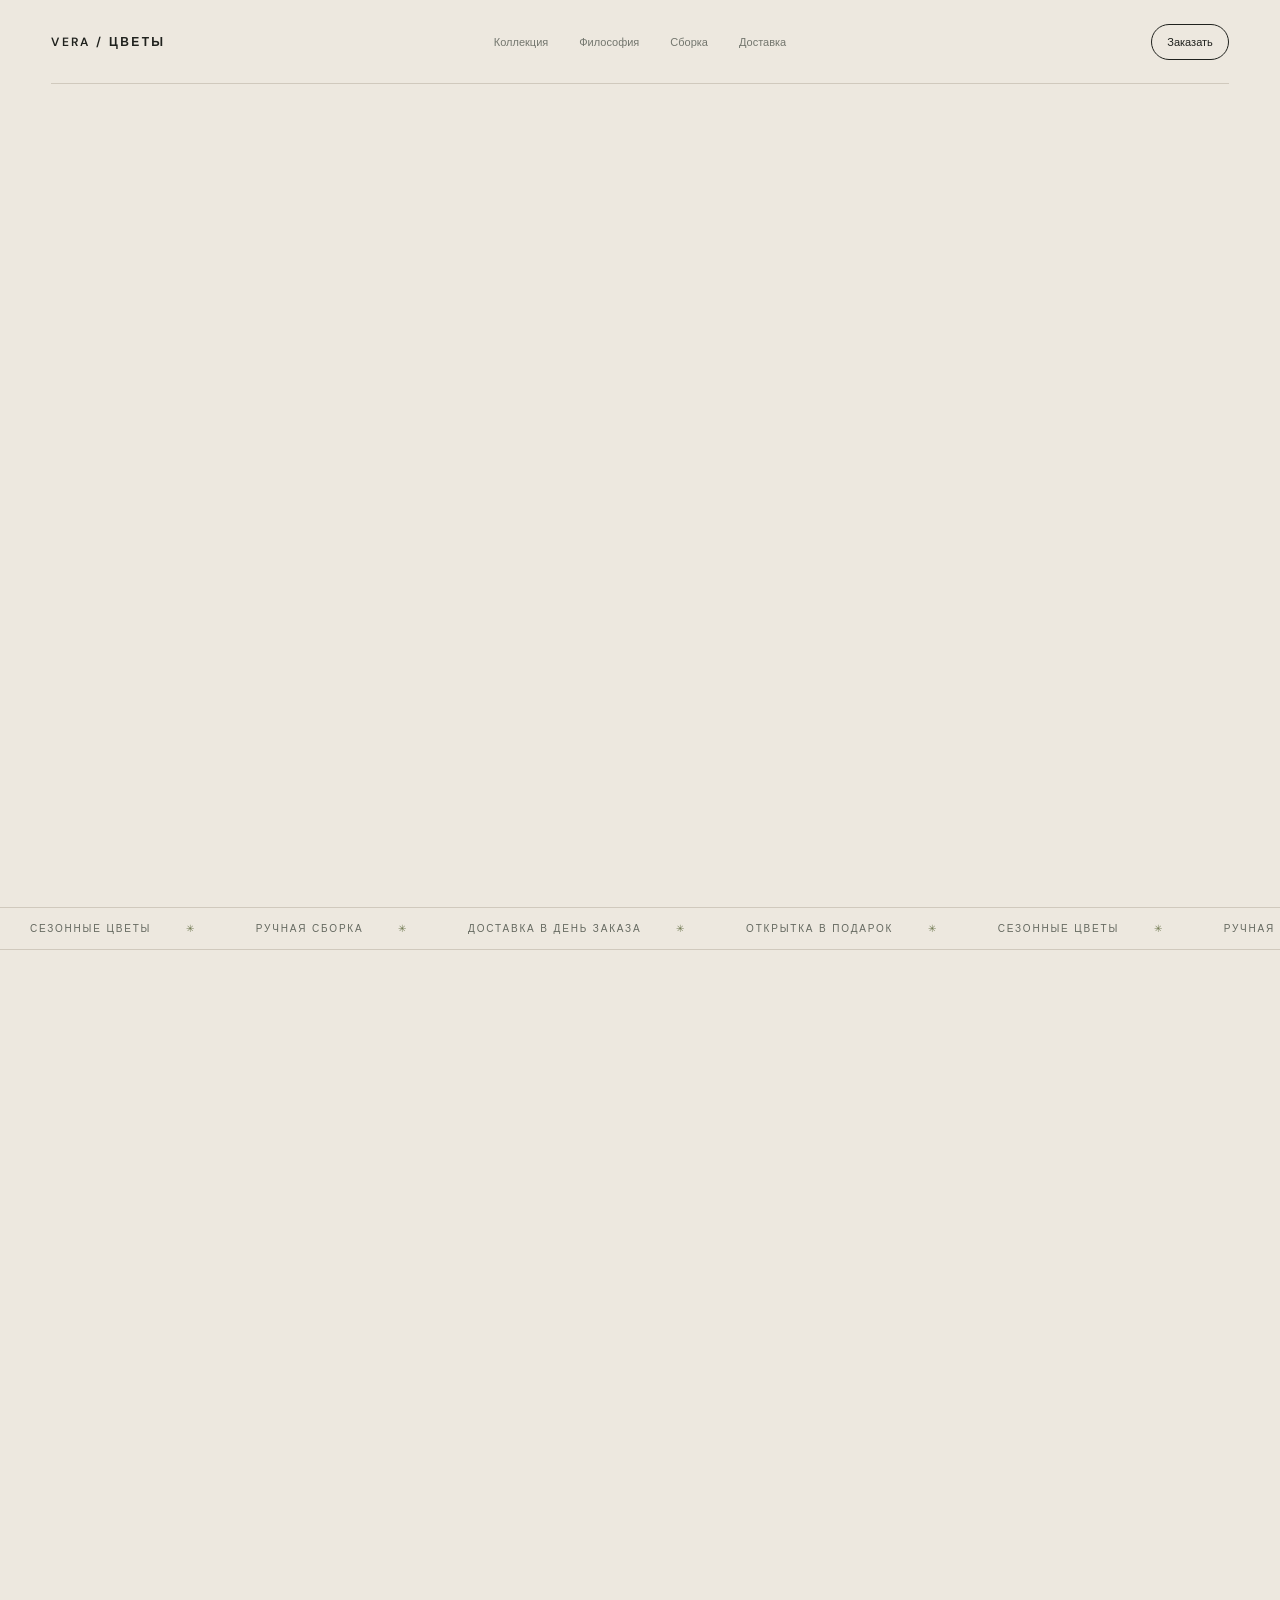
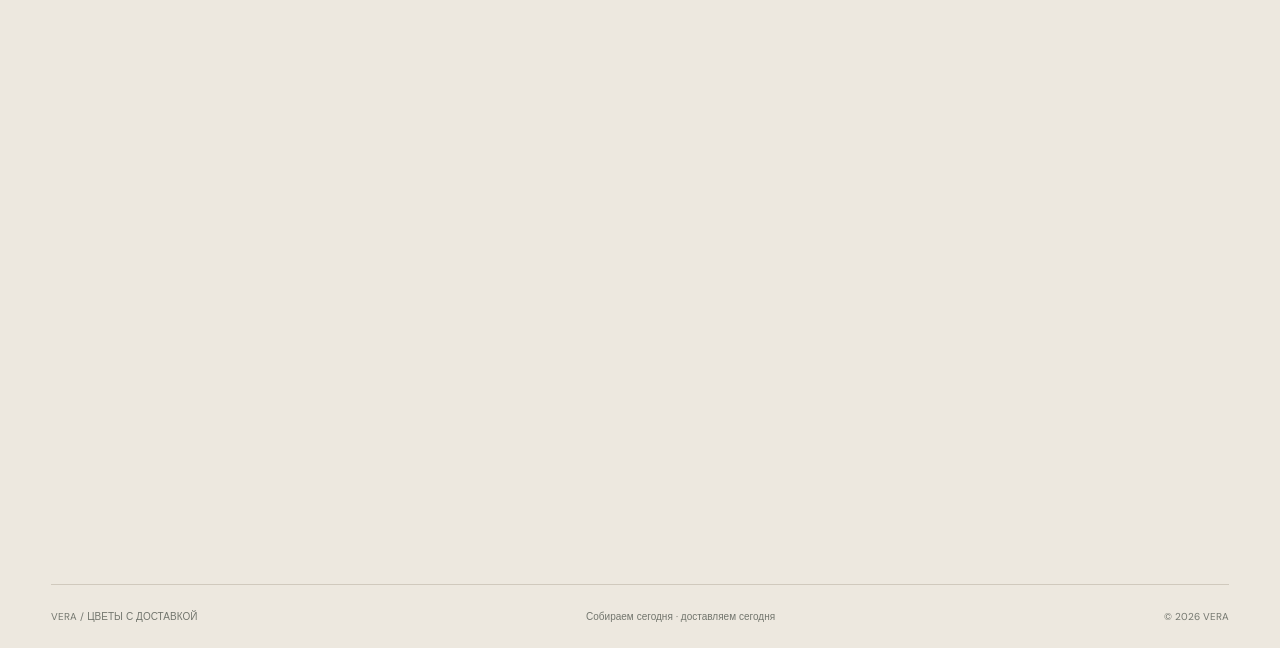
==== commit 9cbfb35c: "Build full-stack editorial flower delivery experience" ====
--- a/index.html
+++ b/index.html
@@ -3,62 +3,52 @@
 <head>
 <meta charset="utf-8">
 <meta name="viewport" content="width=device-width,initial-scale=1">
-<meta name="theme-color" content="#f2eee7">
-<title>VERA — цветы, которые остаются в памяти</title>
-<meta name="description" content="VERA — доставка авторских букетов. Сезонные цветы, собранные вручную и доставленные в нужный момент.">
+<meta name="theme-color" content="#ede8df">
+<title>VERA — цветы с характером</title>
+<meta name="description" content="VERA — авторские букеты и доставка цветов. Собираем композиции вручную из сезонных цветов.">
 <link rel="preconnect" href="https://fonts.googleapis.com">
 <link rel="preconnect" href="https://fonts.gstatic.com" crossorigin>
 <link href="https://fonts.googleapis.com/css2?family=DM+Sans:wght@400;500;600&family=Playfair+Display:ital,wght@0,400;0,500;1,400&display=swap" rel="stylesheet">
 <style>
-:root{--bg:#f2eee7;--paper:#f8f5ef;--ink:#20231e;--muted:#74766e;--line:#d4cec3;--green:#747d58;--deep:#22271f;--cream:#e7dfd2;--pink:#d6aaa1;--ease:cubic-bezier(.2,.75,.2,1);--pad:clamp(20px,4.2vw,68px);--max:1500px}
-*{box-sizing:border-box}html{scroll-behavior:smooth}body{margin:0;background:var(--bg);color:var(--ink);font-family:'DM Sans',Arial,sans-serif;font-size:15px}body.menu-open{overflow:hidden}a{color:inherit;text-decoration:none}button{font:inherit;color:inherit}.shell{width:min(var(--max),calc(100% - var(--pad)*2));margin:auto}.top{height:86px;border-bottom:1px solid var(--line);display:grid;grid-template-columns:1fr auto 1fr;align-items:center;position:relative;z-index:20}.brand{font-size:12px;letter-spacing:.2em;font-weight:600}.nav{display:flex;gap:34px;font-size:12px;color:var(--muted)}.nav a{position:relative}.nav a:after{content:'';position:absolute;left:0;right:100%;bottom:-5px;height:1px;background:var(--ink);transition:right .35s}.nav a:hover:after{right:0}.top-cta{justify-self:end;border:1px solid var(--ink);padding:11px 17px;border-radius:999px;font-size:12px;transition:.35s var(--ease)}.top-cta:hover{background:var(--ink);color:#fff}
-.hero{min-height:calc(100svh - 86px);display:grid;grid-template-columns:minmax(0,.92fr) minmax(440px,1.08fr);gap:clamp(35px,6vw,105px);align-items:center;padding:clamp(45px,7vh,95px) 0 55px}.hero-copy{position:relative;z-index:2}.eyebrow{display:flex;align-items:center;gap:12px;color:var(--muted);font-size:10px;letter-spacing:.18em;margin-bottom:31px}.eyebrow:before{content:'';width:34px;height:1px;background:var(--ink)}h1,.serif{font-family:'Playfair Display',Georgia,serif;font-weight:400}.hero h1{font-size:clamp(66px,8.8vw,137px);line-height:.84;letter-spacing:-.065em;margin:0;max-width:780px}.hero h1 em{font-style:italic;margin-left:.08em}.hero-desc{display:grid;grid-template-columns:1fr auto;gap:34px;align-items:end;margin-top:45px;max-width:680px}.hero-desc p{color:var(--muted);line-height:1.75;max-width:370px;margin:0}.round-arrow{width:68px;height:68px;border:1px solid var(--ink);border-radius:50%;display:grid;place-items:center;font-size:22px;transition:.4s var(--ease)}.round-arrow:hover{background:var(--ink);color:#fff;transform:rotate(45deg)}.hero-note{font-size:10px;color:var(--muted);margin-top:28px}
-.hero-art{height:min(75vh,720px);min-height:530px;position:relative}.hero-frame{position:absolute;inset:0 4% 0 4%;overflow:hidden;background:#c9c4aa}.hero-frame img{width:100%;height:100%;object-fit:cover;object-position:center;display:block;filter:saturate(.78)}.hero-frame:after{content:'';position:absolute;inset:0;background:linear-gradient(180deg,rgba(30,35,30,.03),rgba(30,35,30,.13))}.art-index{position:absolute;z-index:2;left:0;top:8%;background:var(--paper);padding:13px 15px;font-size:10px;letter-spacing:.1em}.art-caption{position:absolute;z-index:3;right:0;bottom:5%;width:205px;background:var(--paper);padding:17px 18px;font-size:11px;line-height:1.55}.art-caption b{font-family:'Playfair Display',serif;font-size:25px;font-weight:400;display:block;margin-bottom:4px}.hero-stem{position:absolute;width:1px;height:120px;background:var(--ink);right:2%;top:0;opacity:.5}
-.ticker{border-top:1px solid var(--line);border-bottom:1px solid var(--line);overflow:hidden}.ticker-track{display:flex;width:max-content;animation:ticker 26s linear infinite;padding:15px 0;color:#666a60;font-size:10px;letter-spacing:.18em}.ticker-track span{padding:0 27px}.ticker-track i{font-style:normal;color:var(--green)}@keyframes ticker{to{transform:translateX(-50%)}}
-.manifesto{padding:clamp(110px,15vw,210px) 0 145px}.manifesto-grid{display:grid;grid-template-columns:1fr 2.4fr;gap:45px}.label{font-size:10px;letter-spacing:.17em;color:var(--muted)}.manifesto h2{font-size:clamp(47px,6.1vw,94px);line-height:.91;letter-spacing:-.058em;margin:0;max-width:1000px}.manifesto h2 em{font-style:italic}.manifesto-bottom{display:grid;grid-template-columns:1fr 1fr;gap:60px;margin:50px 0 0 33.3%}.manifesto-bottom p{color:var(--muted);line-height:1.8;max-width:440px;margin:0}.signature{font-family:'Playfair Display',serif;font-size:25px;font-style:italic;align-self:end}
-.collection{padding-bottom:170px}.collection-head{display:grid;grid-template-columns:1fr auto;align-items:end;border-bottom:1px solid var(--line);padding-bottom:20px;margin-bottom:24px}.collection-head h2{font-size:clamp(43px,5vw,72px);line-height:.9;letter-spacing:-.055em;margin:0}.collection-head p{max-width:270px;color:var(--muted);font-size:11px;line-height:1.6;margin:0}.catalog{display:grid;grid-template-columns:1.25fr .78fr .94fr;gap:16px;align-items:start}.item{position:relative}.item:nth-child(2){margin-top:105px}.item:nth-child(3){margin-top:35px}.item-photo{position:relative;overflow:hidden;background:#d8d0c4}.item:nth-child(1) .item-photo{height:610px}.item:nth-child(2) .item-photo{height:425px;background:#b9c0a4}.item:nth-child(3) .item-photo{height:505px;background:#d8c5bd}.item-photo img{width:100%;height:100%;object-fit:cover;display:block;transition:transform 1s var(--ease),filter .7s ease;filter:saturate(.8)}.item:hover .item-photo img{transform:scale(1.035);filter:saturate(1)}.item-num{position:absolute;z-index:2;left:12px;top:12px;background:var(--paper);font-size:10px;padding:8px 10px}.item-info{padding:17px 1px}.item-info h3{font-family:'Playfair Display',serif;font-weight:400;font-size:29px;letter-spacing:-.03em;margin:0 0 8px}.item-info p{color:var(--muted);font-size:11px;margin:0 0 15px}.item-meta{display:flex;justify-content:space-between;align-items:center;border-top:1px solid var(--line);padding-top:12px;font-size:12px}.item-meta button{border:0;background:none;border-bottom:1px solid var(--ink);padding:0 0 3px;cursor:pointer}
-.editorial{background:var(--deep);color:#f2eee7;padding:clamp(90px,12vw,175px) 0}.editorial-grid{display:grid;grid-template-columns:.9fr 1.1fr;gap:clamp(50px,10vw,150px);align-items:center}.editorial-visual{position:relative;height:650px;overflow:hidden}.editorial-visual img{width:100%;height:100%;object-fit:cover;filter:saturate(.72)}.editorial-visual:after{content:'';position:absolute;inset:0;background:linear-gradient(180deg,transparent 55%,rgba(0,0,0,.22))}.vertical{position:absolute;z-index:2;left:-1px;top:0;writing-mode:vertical-rl;font-size:10px;letter-spacing:.17em;color:#9da194}.editorial-copy .label{color:#9ca193}.editorial-copy h2{font-size:clamp(53px,6.6vw,102px);line-height:.88;letter-spacing:-.06em;margin:27px 0 37px}.editorial-copy h2 em{font-style:italic}.editorial-copy>p{color:#c4c8bd;line-height:1.8;max-width:440px;margin:0}.facts{margin-top:50px;border-top:1px solid #4d5449}.fact{display:grid;grid-template-columns:1fr auto;padding:17px 0;border-bottom:1px solid #4d5449;font-size:11px}.fact span:last-child{color:#aeb3a8}
-.process{padding:150px 0}.process-head{display:grid;grid-template-columns:1fr 2fr;gap:40px;margin-bottom:70px}.process-head h2{font-size:clamp(45px,5.5vw,82px);line-height:.9;letter-spacing:-.055em;margin:0}.process-intro{max-width:450px;color:var(--muted);line-height:1.75}.process-list{border-top:1px solid var(--ink)}.process-row{display:grid;grid-template-columns:80px 1.1fr 1.2fr auto;gap:30px;align-items:center;padding:30px 0;border-bottom:1px solid var(--line);transition:padding .4s var(--ease)}.process-row:hover{padding-left:12px;padding-right:12px}.process-row .n{font-family:'Playfair Display',serif;font-size:22px}.process-row h3{font-family:'Playfair Display',serif;font-weight:400;font-size:30px;margin:0}.process-row p{color:var(--muted);font-size:12px;line-height:1.6;max-width:360px;margin:0}.process-row time{color:var(--muted);font-size:11px;white-space:nowrap}
-.delivery{background:var(--cream);padding:140px 0}.delivery-grid{display:grid;grid-template-columns:1fr 1fr;gap:clamp(50px,9vw,140px)}.delivery h2{font-size:clamp(52px,6vw,90px);line-height:.87;letter-spacing:-.06em;margin:0}.delivery h2 em{font-style:italic}.delivery-copy{color:#66685f;line-height:1.8;max-width:430px;margin:0 0 45px}.route{border-top:1px solid rgba(32,35,30,.35)}.route-row{display:grid;grid-template-columns:48px 1fr auto;gap:18px;align-items:start;padding:22px 0;border-bottom:1px solid rgba(32,35,30,.35)}.route-row b{font-family:'Playfair Display',serif;font-weight:400;font-size:20px}.route-row strong{font-weight:500}.route-row small{display:block;color:#77786f;font-size:10px;margin-top:6px;line-height:1.5}.route-row span{font-size:11px;color:#686a61}
-.order{padding:150px 0 90px;text-align:center}.order .label{display:block}.order h2{font-size:clamp(58px,9vw,132px);line-height:.82;letter-spacing:-.07em;margin:27px auto 38px;max-width:1100px}.order h2 em{font-style:italic}.order p{color:var(--muted);max-width:420px;line-height:1.7;margin:0 auto 30px}.order-btn{display:inline-flex;border:1px solid var(--ink);border-radius:999px;padding:15px 22px;background:var(--ink);color:#fff;cursor:pointer;transition:.35s var(--ease)}.order-btn:hover{transform:translateY(-3px);padding-left:28px;padding-right:28px}.footer{display:flex;justify-content:space-between;border-top:1px solid var(--line);padding:24px 0;font-size:10px;color:var(--muted)}
-.reveal{opacity:0;transform:translateY(34px);transition:opacity .9s var(--ease),transform .9s var(--ease)}.reveal.show{opacity:1;transform:none}.mag{transition:transform .35s var(--ease)}
-.modal{position:fixed;inset:0;z-index:100;display:grid;place-items:center;padding:20px;background:rgba(20,23,19,.52);opacity:0;pointer-events:none;transition:opacity .35s}.modal.open{opacity:1;pointer-events:auto}.modal-box{width:min(560px,100%);background:var(--paper);padding:34px;position:relative;transform:translateY(20px);transition:transform .45s var(--ease)}.modal.open .modal-box{transform:none}.modal-close{position:absolute;right:18px;top:18px;width:34px;height:34px;border:1px solid var(--line);border-radius:50%;background:none;cursor:pointer}.modal h3{font-family:'Playfair Display',serif;font-size:42px;font-weight:400;line-height:.95;margin:0 0 10px}.modal p{color:var(--muted);font-size:12px;line-height:1.6}.form{display:grid;gap:12px;margin-top:25px}.form input{width:100%;border:1px solid var(--line);background:transparent;padding:14px;outline:none}.form input:focus{border-color:var(--ink)}.form button{border:0;background:var(--ink);color:#fff;padding:14px;cursor:pointer}
-@media(max-width:1000px){.top{grid-template-columns:1fr auto}.nav{display:none}.hero{grid-template-columns:1fr}.hero-art{height:600px}.manifesto-grid,.process-head{grid-template-columns:1fr}.manifesto-bottom{margin-left:0}.catalog{grid-template-columns:1fr 1fr}.item:first-child{grid-column:1/-1}.item:first-child .item-photo{height:580px}.editorial-grid,.delivery-grid{grid-template-columns:1fr}.editorial-visual{height:560px}.process-row{grid-template-columns:55px 1fr 1fr auto}}
-@media(max-width:650px){.shell{width:min(var(--max),calc(100% - 32px))}.top{height:70px}.top-cta{padding:9px 13px}.hero{padding:52px 0 40px}.hero h1{font-size:clamp(56px,17vw,83px)}.hero-desc{grid-template-columns:1fr;margin-top:32px}.round-arrow{width:56px;height:56px}.hero-art{height:430px;min-height:0;margin-top:25px}.hero-frame{inset:0}.art-caption{width:165px;bottom:4%;font-size:10px}.art-caption b{font-size:21px}.manifesto{padding:95px 0 105px}.manifesto-bottom{grid-template-columns:1fr;gap:20px;margin-top:35px}.collection{padding-bottom:100px}.collection-head{grid-template-columns:1fr;gap:20px}.catalog{display:block}.item,.item:nth-child(2),.item:nth-child(3){margin:0 0 52px}.item-photo,.item:nth-child(1) .item-photo,.item:nth-child(2) .item-photo,.item:nth-child(3) .item-photo{height:430px}.editorial{padding:85px 0}.editorial-visual{height:430px}.editorial-copy h2{font-size:clamp(51px,15vw,75px)}.process{padding:95px 0}.process-head{gap:25px;margin-bottom:45px}.process-row{grid-template-columns:35px 1fr;gap:10px 16px;padding:22px 0}.process-row h3{font-size:25px}.process-row p{grid-column:2}.process-row time{grid-column:2}.delivery{padding:90px 0}.delivery-grid{gap:60px}.route-row{grid-template-columns:35px 1fr}.route-row span{grid-column:2}.order{padding:95px 0 65px}.footer{flex-direction:column;gap:10px}.modal-box{padding:28px 22px}.ticker-track{animation-duration:20s}}
-@media(prefers-reduced-motion:reduce){html{scroll-behavior:auto}.ticker-track{animation:none}.reveal{opacity:1;transform:none;transition:none}.item-photo img,.btn,.process-row{transition:none}}
+:root{--bg:#ede8df;--paper:#f7f3ec;--ink:#20221e;--muted:#73766e;--line:#d0c9bd;--olive:#707951;--dark:#20251e;--rose:#c8958f;--serif:'Playfair Display',Georgia,serif;--sans:'DM Sans',Arial,sans-serif;--pad:clamp(18px,4vw,64px);--max:1540px;--ease:cubic-bezier(.16,1,.3,1)}
+*{box-sizing:border-box}html{scroll-behavior:auto}body{margin:0;background:var(--bg);color:var(--ink);font-family:var(--sans);font-size:15px;overflow-x:hidden}body.lock{overflow:hidden}a{color:inherit;text-decoration:none}button,input{font:inherit}.shell{width:min(var(--max),calc(100% - var(--pad)*2));margin:auto}
+.header{height:84px;display:grid;grid-template-columns:1fr auto 1fr;align-items:center;border-bottom:1px solid var(--line);position:relative;z-index:30}.brand{font-size:12px;font-weight:600;letter-spacing:.2em}.nav{display:flex;gap:31px;font-size:11px;color:var(--muted)}.nav a{transition:color .25s}.nav a:hover{color:var(--ink)}.header-action{justify-self:end;border:1px solid var(--ink);border-radius:999px;padding:10px 15px;font-size:11px;transition:.35s var(--ease)}.header-action:hover{background:var(--ink);color:#fff}
+.hero{min-height:calc(100svh - 84px);display:grid;grid-template-columns:minmax(0,.91fr) minmax(470px,1.09fr);gap:clamp(35px,7vw,115px);align-items:center;padding:clamp(50px,7vh,92px) 0 58px}.hero-left{position:relative;z-index:2}.eyebrow{display:flex;align-items:center;gap:11px;color:var(--muted);font-size:10px;letter-spacing:.19em;margin-bottom:30px}.eyebrow:before{content:'';width:32px;height:1px;background:var(--ink)}.hero h1{font-family:var(--serif);font-weight:400;font-size:clamp(68px,9vw,142px);line-height:.79;letter-spacing:-.073em;margin:0;max-width:780px}.hero h1 em{font-style:italic;margin-left:.07em}.hero-sub{margin-top:43px;display:grid;grid-template-columns:minmax(230px,370px) 70px;gap:32px;align-items:end}.hero-sub p{margin:0;color:var(--muted);line-height:1.75;font-size:14px}.circle-link{width:68px;height:68px;border:1px solid var(--ink);border-radius:50%;display:grid;place-items:center;font-size:20px;transition:transform .5s var(--ease),background .35s}.circle-link:hover{transform:rotate(45deg);background:var(--ink);color:#fff}.hero-meta{margin-top:27px;color:var(--muted);font-size:10px;display:flex;gap:22px}.hero-meta span:first-child{color:var(--ink)}
+.hero-right{height:min(78vh,730px);min-height:540px;position:relative}.hero-image{position:absolute;inset:0 5% 0 3%;overflow:hidden;background:#c3c4a8}.hero-image img{width:100%;height:100%;object-fit:cover;object-position:center 55%;display:block;filter:saturate(.78)}.hero-image:after{content:'';position:absolute;inset:0;background:linear-gradient(180deg,rgba(20,24,18,.02),rgba(20,24,18,.17))}.hero-number{position:absolute;z-index:3;left:0;top:7%;background:var(--paper);padding:13px 15px;font-size:10px;letter-spacing:.12em}.hero-card{position:absolute;z-index:4;right:0;bottom:4%;width:215px;background:var(--paper);padding:19px}.hero-card .big{font-family:var(--serif);font-size:28px;line-height:1;margin-bottom:7px}.hero-card p{font-size:10px;line-height:1.55;color:var(--muted);margin:0}.vertical-line{position:absolute;right:1%;top:0;height:100px;width:1px;background:var(--ink);opacity:.45}
+.ticker{border-top:1px solid var(--line);border-bottom:1px solid var(--line);overflow:hidden}.ticker-track{display:flex;width:max-content;padding:14px 0;animation:marquee 28s linear infinite}.ticker-track span{font-size:10px;letter-spacing:.18em;color:#656960;padding:0 30px;white-space:nowrap}.ticker-track b{font-weight:400;color:var(--olive);padding-left:30px}@keyframes marquee{to{transform:translateX(-50%)}}
+.statement{padding:clamp(115px,16vw,220px) 0 170px}.statement-grid{display:grid;grid-template-columns:1fr 2.35fr;gap:45px}.index{font-size:10px;letter-spacing:.18em;color:var(--muted)}.statement h2{font-family:var(--serif);font-weight:400;font-size:clamp(49px,6.25vw,96px);line-height:.89;letter-spacing:-.06em;margin:0}.statement h2 em{font-style:italic}.statement-foot{margin:55px 0 0 33.3%;display:grid;grid-template-columns:1fr 1fr;gap:70px}.statement-foot p{color:var(--muted);line-height:1.8;max-width:470px;margin:0}.stamp{align-self:end;font-family:var(--serif);font-style:italic;font-size:25px}
+.feature{padding-bottom:170px}.feature-head{display:grid;grid-template-columns:1fr 1fr;align-items:end;margin-bottom:28px}.feature-head h2{font-family:var(--serif);font-weight:400;font-size:clamp(45px,5.5vw,80px);line-height:.9;letter-spacing:-.055em;margin:0}.feature-head p{justify-self:end;max-width:330px;color:var(--muted);font-size:11px;line-height:1.65;margin:0}.feature-layout{display:grid;grid-template-columns:1.55fr .7fr .95fr;gap:15px;align-items:start}.flower-card{position:relative}.flower-card:nth-child(2){margin-top:115px}.flower-card:nth-child(3){margin-top:36px}.flower-photo{overflow:hidden;position:relative;background:#d5cec2}.flower-card:nth-child(1) .flower-photo{height:620px}.flower-card:nth-child(2) .flower-photo{height:420px;background:#aeb79a}.flower-card:nth-child(3) .flower-photo{height:510px;background:#d8c3bd}.flower-photo img{width:100%;height:100%;display:block;object-fit:cover;filter:saturate(.77);transition:transform 1.1s var(--ease),filter .8s}.flower-card:hover .flower-photo img{transform:scale(1.045);filter:saturate(.98)}.num{position:absolute;z-index:2;left:12px;top:12px;background:var(--paper);font-size:10px;padding:8px 10px}.flower-info{padding:17px 1px}.flower-info h3{font-family:var(--serif);font-weight:400;font-size:29px;letter-spacing:-.035em;margin:0 0 7px}.flower-info p{font-size:11px;color:var(--muted);margin:0 0 14px}.price-line{border-top:1px solid var(--line);padding-top:12px;display:flex;justify-content:space-between;font-size:11px}.price-line button{border:0;border-bottom:1px solid var(--ink);background:none;padding:0 0 3px;cursor:pointer}
+.dark-band{background:var(--dark);color:#f1ece3;padding:clamp(90px,12vw,175px) 0}.dark-grid{display:grid;grid-template-columns:.9fr 1.1fr;gap:clamp(50px,9vw,145px);align-items:center}.dark-photo{height:680px;position:relative;overflow:hidden}.dark-photo img{width:100%;height:100%;object-fit:cover;filter:saturate(.62) contrast(.98)}.dark-photo:after{content:'';position:absolute;inset:0;background:linear-gradient(180deg,transparent 45%,rgba(0,0,0,.35))}.dark-photo .side{position:absolute;z-index:2;left:-1px;top:0;writing-mode:vertical-rl;font-size:10px;letter-spacing:.18em;color:#b5b9ad}.dark-copy .index{color:#9ca295}.dark-copy h2{font-family:var(--serif);font-weight:400;font-size:clamp(55px,6.5vw,100px);line-height:.86;letter-spacing:-.06em;margin:25px 0 35px}.dark-copy h2 em{font-style:italic}.dark-copy>p{max-width:460px;color:#c2c6bb;line-height:1.8;margin:0}.facts{margin-top:52px;border-top:1px solid #4a5045}.fact{display:grid;grid-template-columns:1fr auto;padding:18px 0;border-bottom:1px solid #4a5045;font-size:11px}.fact span:last-child{color:#aeb4a7}
+.look{padding:150px 0}.look-head{display:flex;justify-content:space-between;align-items:end;border-bottom:1px solid var(--line);padding-bottom:20px;margin-bottom:22px}.look-head h2{font-family:var(--serif);font-weight:400;font-size:clamp(45px,5vw,73px);line-height:.9;letter-spacing:-.055em;margin:0}.look-head span{font-size:10px;color:var(--muted)}.look-grid{display:grid;grid-template-columns:.82fr 1.18fr .72fr;gap:15px;align-items:start}.look-image{height:510px;overflow:hidden}.look-image img{width:100%;height:100%;object-fit:cover;filter:saturate(.72);transition:transform 1s var(--ease)}.look-grid .look-item:nth-child(2){margin-top:82px}.look-grid .look-item:nth-child(3){margin-top:145px}.look-item:hover img{transform:scale(1.04)}.look-caption{padding-top:14px;font-size:10px;color:var(--muted)}
+.process{padding:0 0 160px}.process-top{display:grid;grid-template-columns:1fr 2fr;gap:45px;margin-bottom:65px}.process-top h2{font-family:var(--serif);font-weight:400;font-size:clamp(46px,5.4vw,80px);line-height:.9;letter-spacing:-.055em;margin:0}.process-top p{color:var(--muted);max-width:440px;line-height:1.75;margin:18px 0 0}.steps{border-top:1px solid var(--ink)}.step{display:grid;grid-template-columns:75px 1fr 1.15fr 70px;gap:28px;align-items:center;padding:31px 0;border-bottom:1px solid var(--line);transition:padding .45s var(--ease)}.step:hover{padding-left:13px;padding-right:13px}.step-num{font-family:var(--serif);font-size:22px}.step h3{font-family:var(--serif);font-size:30px;font-weight:400;margin:0}.step p{font-size:11px;color:var(--muted);line-height:1.65;margin:0;max-width:390px}.step time{font-size:10px;color:var(--muted);text-align:right}
+.delivery{background:#ded7ca;padding:145px 0}.delivery-grid{display:grid;grid-template-columns:1fr 1fr;gap:clamp(50px,9vw,140px)}.delivery h2{font-family:var(--serif);font-weight:400;font-size:clamp(55px,6.3vw,96px);line-height:.85;letter-spacing:-.06em;margin:25px 0 0}.delivery h2 em{font-style:italic}.delivery-intro{color:#65685f;line-height:1.8;max-width:450px;margin:0 0 46px}.route{border-top:1px solid rgba(32,34,30,.35)}.route-row{display:grid;grid-template-columns:45px 1fr auto;gap:15px;padding:23px 0;border-bottom:1px solid rgba(32,34,30,.35);align-items:start}.route-row b{font-family:var(--serif);font-weight:400;font-size:20px}.route-row strong{font-size:12px;font-weight:500}.route-row small{display:block;font-size:10px;color:#777970;line-height:1.5;margin-top:6px}.route-row span{font-size:10px;color:#686b62}
+.quote{padding:160px 0 100px;text-align:center}.quote .line-label{font-size:10px;letter-spacing:.17em;color:var(--muted)}.quote h2{font-family:var(--serif);font-weight:400;font-size:clamp(61px,9vw,140px);line-height:.8;letter-spacing:-.075em;max-width:1200px;margin:28px auto 42px}.quote h2 em{font-style:italic}.quote p{max-width:430px;color:var(--muted);line-height:1.7;margin:0 auto 31px}.main-cta{display:inline-flex;border:1px solid var(--ink);background:var(--ink);color:#fff;border-radius:999px;padding:15px 22px;cursor:pointer;transition:.4s var(--ease)}.main-cta:hover{transform:translateY(-3px);padding-left:30px;padding-right:30px}.footer{border-top:1px solid var(--line);padding:25px 0;display:flex;justify-content:space-between;font-size:10px;color:var(--muted)}
+.modal{position:fixed;inset:0;z-index:100;background:rgba(24,27,22,.6);display:grid;place-items:center;padding:18px;opacity:0;visibility:hidden;transition:opacity .35s,visibility .35s}.modal.open{opacity:1;visibility:visible}.modal-box{position:relative;width:min(580px,100%);background:var(--paper);padding:40px;transform:translateY(24px);transition:transform .5s var(--ease)}.modal.open .modal-box{transform:none}.modal-close{position:absolute;right:17px;top:17px;width:35px;height:35px;border:1px solid var(--line);background:none;border-radius:50%;cursor:pointer}.modal-box h3{font-family:var(--serif);font-weight:400;font-size:52px;line-height:.88;letter-spacing:-.05em;margin:0 0 14px}.modal-box>p{font-size:12px;line-height:1.65;color:var(--muted);max-width:410px}.form{display:grid;gap:10px;margin-top:27px}.form input{border:1px solid var(--line);background:transparent;padding:14px;outline:none}.form input:focus{border-color:var(--ink)}.form button{border:0;background:var(--ink);color:#fff;padding:15px;cursor:pointer}
+.reveal{opacity:0;transform:translateY(35px)}
+@media(max-width:1050px){.header{grid-template-columns:1fr auto}.nav{display:none}.hero{grid-template-columns:1fr}.hero-right{height:620px}.statement-grid,.process-top{grid-template-columns:1fr}.statement-foot{margin-left:0}.feature-layout{grid-template-columns:1fr 1fr}.flower-card:first-child{grid-column:1/-1}.flower-card:first-child .flower-photo{height:570px}.dark-grid,.delivery-grid{grid-template-columns:1fr}.dark-photo{height:560px}.look-grid{grid-template-columns:1fr 1fr}.look-grid .look-item:nth-child(3){margin-top:45px}.step{grid-template-columns:55px 1fr 1fr auto}}
+@media(max-width:650px){.shell{width:calc(100% - 32px)}.header{height:70px}.header-action{padding:9px 12px}.hero{padding:48px 0 35px}.hero h1{font-size:clamp(59px,18vw,87px)}.hero-sub{grid-template-columns:1fr;gap:24px;margin-top:31px}.circle-link{width:56px;height:56px}.hero-right{height:445px;min-height:0;margin-top:28px}.hero-card{width:165px;padding:15px}.hero-card .big{font-size:21px}.hero-number{padding:10px 12px}.statement{padding:95px 0 105px}.statement-foot{grid-template-columns:1fr;gap:20px;margin-top:34px}.feature{padding-bottom:105px}.feature-head{grid-template-columns:1fr;gap:18px}.feature-head p{justify-self:start}.feature-layout{display:block}.flower-card,.flower-card:nth-child(2),.flower-card:nth-child(3){margin:0 0 48px}.flower-photo,.flower-card:first-child .flower-photo,.flower-card:nth-child(2) .flower-photo,.flower-card:nth-child(3) .flower-photo{height:430px}.dark-band{padding:82px 0}.dark-photo{height:430px}.dark-copy h2{font-size:clamp(52px,16vw,78px)}.look{padding:100px 0}.look-head{align-items:start;gap:20px;flex-direction:column}.look-grid{display:block}.look-item,.look-grid .look-item:nth-child(2),.look-grid .look-item:nth-child(3){margin:0 0 42px}.look-image{height:420px}.process{padding-bottom:100px}.process-top{gap:25px;margin-bottom:45px}.step{grid-template-columns:35px 1fr;gap:8px 15px;padding:23px 0}.step h3{font-size:26px}.step p{grid-column:2}.step time{grid-column:2;text-align:left}.delivery{padding:90px 0}.route-row{grid-template-columns:35px 1fr}.route-row span{grid-column:2}.quote{padding:95px 0 65px}.quote h2{font-size:clamp(60px,18vw,90px)}.footer{flex-direction:column;gap:10px}.modal-box{padding:30px 22px}.modal-box h3{font-size:44px}.ticker-track{animation-duration:21s}}
+@media(prefers-reduced-motion:reduce){html{scroll-behavior:auto}.ticker-track{animation:none}.reveal{opacity:1;transform:none}.flower-photo img,.look-image img,.step,.main-cta{transition:none}}
 </style>
 </head>
 <body>
-<div class="shell"><header class="top"><a class="brand" href="#">VERA / ЦВЕТЫ</a><nav class="nav"><a href="#collection">Букеты</a><a href="#story">Философия</a><a href="#process">Сборка</a><a href="#delivery">Доставка</a></nav><a class="top-cta" href="#order">Собрать букет</a></header></div>
+<div class="shell"><header class="header"><a class="brand" href="#">VERA / ЦВЕТЫ</a><nav class="nav"><a href="#collection">Коллекция</a><a href="#philosophy">Философия</a><a href="#process">Сборка</a><a href="#delivery">Доставка</a></nav><a class="header-action" href="#order">Заказать</a></header></div>
 <main>
-<section class="shell hero">
-<div class="hero-copy reveal"><div class="eyebrow">БУКЕТЫ · СОБРАННЫЕ СЕГОДНЯ</div><h1>Не просто<br>цветы.<br><em>Настроение.</em></h1><div class="hero-desc"><p>VERA собирает выразительные букеты из сезонных цветов. Без шаблонов и лишнего декора — только цвет, форма и чувство момента.</p><a class="round-arrow" href="#collection" aria-label="К букетам">↘</a></div><div class="hero-note">Сборка в день заказа · доставка по городу</div></div>
-<div class="hero-art reveal"><div class="hero-stem"></div><div class="hero-frame"><img src="https://images.unsplash.com/photo-1490750967868-88aa4486c946?auto=format&fit=crop&w=1400&q=88" alt="Свежие цветы в светлой композиции"></div><div class="art-index">01 — ВЕРА</div><div class="art-caption"><b>Цветы сегодня</b>Каждый букет собирается вручную после оформления заказа.</div></div>
-</section>
-<div class="ticker"><div class="ticker-track"><span>СЕЗОННЫЕ ЦВЕТЫ <i>✳</i></span><span>РУЧНАЯ СБОРКА <i>✳</i></span><span>ДОСТАВКА В ДЕНЬ ЗАКАЗА <i>✳</i></span><span>ОТКРЫТКА В ПОДАРОК <i>✳</i></span><span>СЕЗОННЫЕ ЦВЕТЫ <i>✳</i></span><span>РУЧНАЯ СБОРКА <i>✳</i></span><span>ДОСТАВКА В ДЕНЬ ЗАКАЗА <i>✳</i></span><span>ОТКРЫТКА В ПОДАРОК <i>✳</i></span></div></div>
-<section class="shell manifesto reveal"><div class="manifesto-grid"><div class="label">01 / ИДЕЯ</div><div><h2>Мы считаем, что букет должен выглядеть так, будто его <em>только что придумали.</em></h2><div class="manifesto-bottom"><p>Поэтому мы не собираем витрину на неделю вперёд. Сначала появляется заказ — затем цветы, композиция и упаковка. Так каждый букет остаётся живым.</p><div class="signature">VERA — про чувство момента.</div></div></div></div></section>
-<section class="shell collection" id="collection"><div class="collection-head reveal"><h2>Коллекция / сейчас</h2><p>Выберите настроение или расскажите нам, кому предназначен букет. Подберём композицию под человека и повод.</p></div><div class="catalog">
-<article class="item reveal"><div class="item-photo"><span class="item-num">01</span><img src="https://images.unsplash.com/photo-1561181286-d3fee7d55364?auto=format&fit=crop&w=1200&q=88" alt="Букет садовых роз и сезонной зелени" loading="lazy"></div><div class="item-info"><h3>Тихое утро</h3><p>Садовые розы · ранункулюсы · эвкалипт</p><div class="item-meta"><span>от 5 400 ₽</span><button data-product="Тихое утро">Выбрать ↗</button></div></div></article>
-<article class="item reveal"><div class="item-photo"><span class="item-num">02</span><img src="https://images.unsplash.com/photo-1520763185298-1b434c919102?auto=format&fit=crop&w=900&q=88" alt="Нежная цветочная композиция" loading="lazy"></div><div class="item-info"><h3>Сад после дождя</h3><p>Гортензия · маттиола · зелень</p><div class="item-meta"><span>от 4 900 ₽</span><button data-product="Сад после дождя">Выбрать ↗</button></div></div></article>
-<article class="item reveal"><div class="item-photo"><span class="item-num">03</span><img src="https://images.unsplash.com/photo-1494625927555-6ec4433b1571?auto=format&fit=crop&w=1000&q=88" alt="Светлый букет из свежих цветов" loading="lazy"></div><div class="item-info"><h3>Вечерний свет</h3><p>Пионы · розы · дельфиниум</p><div class="item-meta"><span>от 6 200 ₽</span><button data-product="Вечерний свет">Выбрать ↗</button></div></div></article>
-</div></section>
-<section class="editorial" id="story"><div class="shell editorial-grid"><div class="editorial-visual reveal"><span class="vertical">ЦВЕТ · ФОРМА · СВЕТ · 2026</span><img src="https://images.unsplash.com/photo-1509223197845-458d87318791?auto=format&fit=crop&w=1200&q=88" alt="Цветочная композиция крупным планом" loading="lazy"></div><div class="editorial-copy reveal"><div class="label">02 / ФИЛОСОФИЯ</div><h2>Красота<br>не любит<br><em>спешки.</em></h2><p>Мы выбираем цветы не по каталогу, а по состоянию: оттенок, раскрытие бутона, линия стебля, сочетание фактур. Поэтому два одинаковых заказа всё равно получаются немного разными.</p><div class="facts"><div class="fact"><span>Цветы</span><span>сезонные поставки</span></div><div class="fact"><span>Сборка</span><span>в день заказа</span></div><div class="fact"><span>Упаковка</span><span>без лишнего пластика</span></div></div></div></div></section>
-<section class="shell process" id="process"><div class="process-head reveal"><div class="label">03 / КАК ЭТО РАБОТАЕТ</div><div><h2>От сообщения<br>до двери.</h2><p class="process-intro">Никаких сложных сценариев. Выбираете готовый букет или описываете пожелание — дальше всё берём на себя.</p></div></div><div class="process-list"><div class="process-row reveal"><span class="n">01</span><h3>Выбор</h3><p>Выбираете букет на сайте или рассказываете флористу, какое настроение хотите передать.</p><time>2 мин</time></div><div class="process-row reveal"><span class="n">02</span><h3>Сборка</h3><p>Флорист собирает композицию из цветов, которые приехали свежими в этот день.</p><time>30–45 мин</time></div><div class="process-row reveal"><span class="n">03</span><h3>Доставка</h3><p>Бережно упаковываем и передаём курьеру. Вы получаете сообщение перед приездом.</p><time>от 2 ч</time></div></div></section>
-<section class="delivery" id="delivery"><div class="shell delivery-grid"><div class="reveal"><div class="label">04 / ДОСТАВКА</div><h2>Пусть нужные<br>слова <em>приедут.</em></h2></div><div class="reveal"><p class="delivery-copy">Доставляем букеты по городу ежедневно. Можно выбрать удобный двухчасовой интервал или попросить нас найти ближайшее возможное время.</p><div class="route"><div class="route-row"><b>01</b><div><strong>Обычная доставка</strong><small>Выбираем удобный двухчасовой интервал.</small></div><span>от 450 ₽</span></div><div class="route-row"><b>02</b><div><strong>Срочная доставка</strong><small>Подтвердим ближайшее доступное время после заказа.</small></div><span>по запросу</span></div><div class="route-row"><b>03</b><div><strong>Открытка</strong><small>Добавим короткое послание к букету.</small></div><span>бесплатно</span></div></div></div></div></section>
-<section class="shell order reveal" id="order"><span class="label">05 / ВАШ БУКЕТ</span><h2>Есть что<br><em>сказать?</em></h2><p>Выберите композицию — или просто напишите, для кого она. Мы предложим вариант и согласуем детали.</p><button class="order-btn" id="openOrder">Собрать букет ↗</button></section>
+<section class="shell hero"><div class="hero-left reveal"><div class="eyebrow">ЦВЕТЫ · КОТОРЫЕ ЧУВСТВУЮТСЯ</div><h1>Не просто<br>цветы.<br><em>Состояние.</em></h1><div class="hero-sub"><p>Авторские букеты из сезонных цветов. Собираем после заказа, чтобы каждый стебель приехал к вам в своём лучшем состоянии.</p><a class="circle-link" href="#collection" aria-label="Перейти к коллекции">↘</a></div><div class="hero-meta"><span>СБОРКА СЕГОДНЯ</span><span>ДОСТАВКА ПО ГОРОДУ</span></div></div><div class="hero-right reveal"><div class="vertical-line"></div><div class="hero-image"><img src="https://images.unsplash.com/photo-1490750967868-88aa4486c946?auto=format&fit=crop&w=1600&q=90" alt="Свежие цветы VERA"></div><div class="hero-number">01 — VERA</div><div class="hero-card"><div class="big">Цветы сегодня.</div><p>Не лежали на витрине неделю. Собраны для конкретного человека и конкретного момента.</p></div></div></section>
+<div class="ticker"><div class="ticker-track"><span>СЕЗОННЫЕ ЦВЕТЫ <b>✳</b></span><span>РУЧНАЯ СБОРКА <b>✳</b></span><span>ДОСТАВКА В ДЕНЬ ЗАКАЗА <b>✳</b></span><span>ОТКРЫТКА В ПОДАРОК <b>✳</b></span><span>СЕЗОННЫЕ ЦВЕТЫ <b>✳</b></span><span>РУЧНАЯ СБОРКА <b>✳</b></span><span>ДОСТАВКА В ДЕНЬ ЗАКАЗА <b>✳</b></span><span>ОТКРЫТКА В ПОДАРОК <b>✳</b></span></div></div>
+<section class="shell statement reveal" id="philosophy"><div class="statement-grid"><div class="index">02 / ФИЛОСОФИЯ</div><div><h2>Букет не должен выглядеть <em>готовым.</em> Он должен выглядеть найденным.</h2><div class="statement-foot"><p>Мы не повторяем композиции по линейке. Смотрим на цветы, которые приехали сегодня, и собираем из них историю: чуть неровную, живую, настоящую.</p><div class="stamp">VERA — про момент.</div></div></div></div></section>
+<section class="shell feature" id="collection"><div class="feature-head reveal"><h2>Коллекция / сейчас</h2><p>Три настроения на сегодня. Можно выбрать готовый букет или оставить нам повод и бюджет — предложим свой вариант.</p></div><div class="feature-layout"><article class="flower-card reveal"><div class="flower-photo"><span class="num">01</span><img src="https://images.unsplash.com/photo-1561181286-d3fee7d55364?auto=format&fit=crop&w=1300&q=88" alt="Букет роз и сезонных цветов" loading="lazy"></div><div class="flower-info"><h3>Тихое утро</h3><p>Садовые розы · ранункулюсы · эвкалипт</p><div class="price-line"><span>от 5 400 ₽</span><button data-product="Тихое утро">Выбрать ↗</button></div></div></article><article class="flower-card reveal"><div class="flower-photo"><span class="num">02</span><img src="https://images.unsplash.com/photo-1520763185298-1b434c919102?auto=format&fit=crop&w=1000&q=88" alt="Нежная цветочная композиция" loading="lazy"></div><div class="flower-info"><h3>Сад после дождя</h3><p>Гортензия · маттиола · зелень</p><div class="price-line"><span>от 4 900 ₽</span><button data-product="Сад после дождя">Выбрать ↗</button></div></div></article><article class="flower-card reveal"><div class="flower-photo"><span class="num">03</span><img src="https://images.unsplash.com/photo-1494625927555-6ec4433b1571?auto=format&fit=crop&w=1100&q=88" alt="Светлый букет из цветов" loading="lazy"></div><div class="flower-info"><h3>Вечерний свет</h3><p>Пионы · розы · дельфиниум</p><div class="price-line"><span>от 6 200 ₽</span><button data-product="Вечерний свет">Выбрать ↗</button></div></div></article></div></section>
+<section class="dark-band"><div class="shell dark-grid"><div class="dark-photo reveal"><span class="side">ЦВЕТ · ФАКТУРА · ФОРМА · СВЕТ</span><img src="https://images.unsplash.com/photo-1509223197845-458d87318791?auto=format&fit=crop&w=1200&q=88" alt="Деталь цветочной композиции" loading="lazy"></div><div class="dark-copy reveal"><div class="index">03 / ВМЕСТО ШАБЛОНОВ</div><h2>Смотрим<br>на цветы,<br><em>не на каталог.</em></h2><p>Флорист видит не только сорт. Он видит, как раскрылся бутон, куда смотрит стебель, как один оттенок меняет другой. Именно из таких решений рождается букет, который не хочется поставить в ряд с другими.</p><div class="facts"><div class="fact"><span>Поставки</span><span>каждый день</span></div><div class="fact"><span>Сборка</span><span>после заказа</span></div><div class="fact"><span>Композиция</span><span>всегда немного уникальна</span></div></div></div></div></section>
+<section class="shell look"><div class="look-head reveal"><h2>VERA в деталях</h2><span>НЕ ИЩЕМ ИДЕАЛЬНУЮ СИММЕТРИЮ</span></div><div class="look-grid"><figure class="look-item reveal"><div class="look-image"><img src="https://images.unsplash.com/photo-1523438885200-e635ba2c371e?auto=format&fit=crop&w=1000&q=88" alt="Цветы крупным планом" loading="lazy"></div><figcaption class="look-caption">01 — Букет начинается с цвета.</figcaption></figure><figure class="look-item reveal"><div class="look-image"><img src="https://images.unsplash.com/photo-1518709268805-4e9042af9f23?auto=format&fit=crop&w=1300&q=88" alt="Натуральная цветочная композиция" loading="lazy"></div><figcaption class="look-caption">02 — Форма появляется в процессе.</figcaption></figure><figure class="look-item reveal"><div class="look-image"><img src="https://images.unsplash.com/photo-1507504031003-b417219a0fde?auto=format&fit=crop&w=1000&q=88" alt="Светлые цветы" loading="lazy"></div><figcaption class="look-caption">03 — Детали остаются в памяти.</figcaption></figure></div></section>
+<section class="shell process" id="process"><div class="process-top reveal"><div class="index">04 / СБОРКА</div><div><h2>От сообщения<br>до двери.</h2><p>Никаких сложных сценариев. Вы выбираете настроение, а мы превращаем его в композицию.</p></div></div><div class="steps"><div class="step reveal"><span class="step-num">01</span><h3>Расскажите</h3><p>Выберите букет или напишите повод, человека и желаемый бюджет.</p><time>2 мин</time></div><div class="step reveal"><span class="step-num">02</span><h3>Мы соберём</h3><p>Флорист выбирает свежие цветы и собирает композицию в день заказа.</p><time>30–45 мин</time></div><div class="step reveal"><span class="step-num">03</span><h3>Привезём</h3><p>Упакуем, добавим открытку и передадим курьеру в согласованный интервал.</p><time>от 2 ч</time></div></div></section>
+<section class="delivery" id="delivery"><div class="shell delivery-grid"><div class="reveal"><div class="index">05 / ДОСТАВКА</div><h2>Пусть нужные<br>слова <em>приедут.</em></h2></div><div class="reveal"><p class="delivery-intro">Доставляем ежедневно. Согласуем время заранее и сообщим, когда букет отправится. Если подарок нужен срочно — ищем ближайшее доступное окно.</p><div class="route"><div class="route-row"><b>01</b><div><strong>Обычная доставка</strong><small>Двухчасовой интервал в удобное время.</small></div><span>от 450 ₽</span></div><div class="route-row"><b>02</b><div><strong>Срочная доставка</strong><small>Подтверждаем ближайшее возможное время.</small></div><span>по запросу</span></div><div class="route-row"><b>03</b><div><strong>Открытка</strong><small>Напечатаем или напишем ваше послание.</small></div><span>0 ₽</span></div></div></div></div></section>
+<section class="shell quote reveal" id="order"><span class="line-label">06 / ПОСЛЕДНИЙ ШАГ</span><h2>Иногда одного<br><em>букета достаточно.</em></h2><p>Расскажите, для кого он. Остальное мы придумаем вместе с флористом.</p><button class="main-cta" id="openOrder">Собрать букет ↗</button></section>
 </main>
 <div class="shell"><footer class="footer"><span>VERA / ЦВЕТЫ С ДОСТАВКОЙ</span><span>Собираем сегодня · доставляем сегодня</span><span>© 2026 VERA</span></footer></div>
-<div class="modal" id="modal" aria-hidden="true"><div class="modal-box"><button class="modal-close" id="closeModal" aria-label="Закрыть">×</button><h3>Соберём<br>ваш букет.</h3><p id="modalText">Оставьте номер — свяжемся, уточним повод, бюджет и время доставки.</p><form class="form" id="orderForm"><input type="text" name="name" placeholder="Ваше имя" required><input type="tel" name="phone" placeholder="Телефон" required><button type="submit">Отправить заявку</button></form></div></div>
+<div class="modal" id="modal" aria-hidden="true"><div class="modal-box"><button class="modal-close" id="closeModal" aria-label="Закрыть">×</button><h3>Соберём<br>ваш букет.</h3><p id="modalText">Оставьте номер — флорист свяжется с вами, уточнит повод, бюджет и время доставки.</p><form class="form" id="form"><input name="name" placeholder="Ваше имя" required><input name="phone" type="tel" placeholder="Телефон" required><button type="submit">Отправить заявку</button></form></div></div>
+<script src="https://cdn.jsdelivr.net/npm/gsap@3.13.0/dist/gsap.min.js"></script>
+<script src="https://cdn.jsdelivr.net/npm/gsap@3.13.0/dist/ScrollTrigger.min.js"></script>
 <script>
-(()=>{
-const modal=document.querySelector('#modal'),open=document.querySelector('#openOrder'),close=document.querySelector('#closeModal'),form=document.querySelector('#orderForm'),text=document.querySelector('#modalText');
-const show=product=>{if(product)text.textContent='Букет «'+product+'» выбран. Оставьте номер — согласуем детали заказа и время доставки.';modal.classList.add('open');modal.setAttribute('aria-hidden','false');document.body.classList.add('menu-open')};
-open?.addEventListener('click',()=>show(''));close?.addEventListener('click',()=>{modal.classList.remove('open');modal.setAttribute('aria-hidden','true');document.body.classList.remove('menu-open')});modal?.addEventListener('click',e=>{if(e.target===modal)close.click()});document.addEventListener('keydown',e=>{if(e.key==='Escape'&&modal.classList.contains('open'))close.click()});
-document.querySelectorAll('[data-product]').forEach(b=>b.addEventListener('click',()=>show(b.dataset.product)));
-form?.addEventListener('submit',e=>{e.preventDefault();form.innerHTML='<p style="margin:10px 0;color:#20231e">Спасибо. Заявка принята. Мы свяжемся с вами для уточнения деталей.</p>'});
-const items=document.querySelectorAll('.reveal');if('IntersectionObserver' in window){const io=new IntersectionObserver(es=>es.forEach(e=>{if(e.isIntersecting){e.target.classList.add('show');io.unobserve(e.target)}}),{threshold:.12});items.forEach(x=>io.observe(x))}else items.forEach(x=>x.classList.add('show'));
-window.addEventListener('pointermove',e=>{document.querySelectorAll('.mag').forEach(()=>{});const art=document.querySelector('.hero-frame');if(!art||window.matchMedia('(prefers-reduced-motion: reduce)').matches)return;const r=art.getBoundingClientRect(),x=(e.clientX-r.left)/r.width-.5,y=(e.clientY-r.top)/r.height-.5;if(x>-1&&x<1&&y>-1&&y<1)art.style.transform='translate('+x*5+'px,'+y*5+'px)'});
-})();
+(()=>{const reduced=matchMedia('(prefers-reduced-motion: reduce)').matches,q=s=>document.querySelector(s),qa=s=>[...document.querySelectorAll(s)];const modal=q('#modal'),open=q('#openOrder'),close=q('#closeModal'),form=q('#form'),modalText=q('#modalText');const show=product=>{modalText.textContent=product?'Букет «'+product+'» выбран. Оставьте номер — согласуем детали заказа и время доставки.':'Оставьте номер — флорист свяжется с вами, уточнит повод, бюджет и время доставки.';modal.classList.add('open');modal.setAttribute('aria-hidden','false');document.body.classList.add('lock')};const hide=()=>{modal.classList.remove('open');modal.setAttribute('aria-hidden','true');document.body.classList.remove('lock')};open?.addEventListener('click',()=>show(''));close?.addEventListener('click',hide);modal?.addEventListener('click',e=>{if(e.target===modal)hide()});document.addEventListener('keydown',e=>{if(e.key==='Escape')hide()});qa('[data-product]').forEach(b=>b.addEventListener('click',()=>show(b.dataset.product)));form?.addEventListener('submit',e=>{e.preventDefault();form.innerHTML='<p style="color:#20221e;line-height:1.6">Спасибо. Заявка отправлена. Мы свяжемся с вами для уточнения деталей.</p>'});if(reduced){qa('.reveal').forEach(x=>x.classList.add('is-in'));return}if(window.gsap){gsap.registerPlugin(ScrollTrigger);const hero=gsap.timeline({defaults:{ease:'power3.out'}});hero.from('.hero-left .eyebrow',{y:20,opacity:0,duration:.6}).from('.hero h1',{y:65,opacity:0,duration:1.05},'-=.35').from('.hero-sub',{y:25,opacity:0,duration:.7},'-=.5').from('.hero-meta',{y:15,opacity:0,duration:.45},'-=.35').from('.hero-right',{clipPath:'inset(0 0 100% 0)',duration:1.2},'-=1');qa('.reveal').forEach(el=>{if(el.closest('.hero'))return;gsap.fromTo(el,{y:42,opacity:0},{y:0,opacity:1,duration:.9,ease:'power3.out',scrollTrigger:{trigger:el,start:'top 86%',once:true}})});gsap.to('.hero-image img',{yPercent:8,ease:'none',scrollTrigger:{trigger:'.hero-right',start:'top bottom',end:'bottom top',scrub:true}});gsap.to('.dark-photo img',{yPercent:5,ease:'none',scrollTrigger:{trigger:'.dark-photo',start:'top bottom',end:'bottom top',scrub:true}});gsap.to('.look-grid .look-item:nth-child(2)',{y:-45,ease:'none',scrollTrigger:{trigger:'.look-grid',start:'top bottom',end:'bottom top',scrub:1}})}else qa('.reveal').forEach(x=>x.classList.add('is-in'))})();
 </script>
 </body>
 </html>
